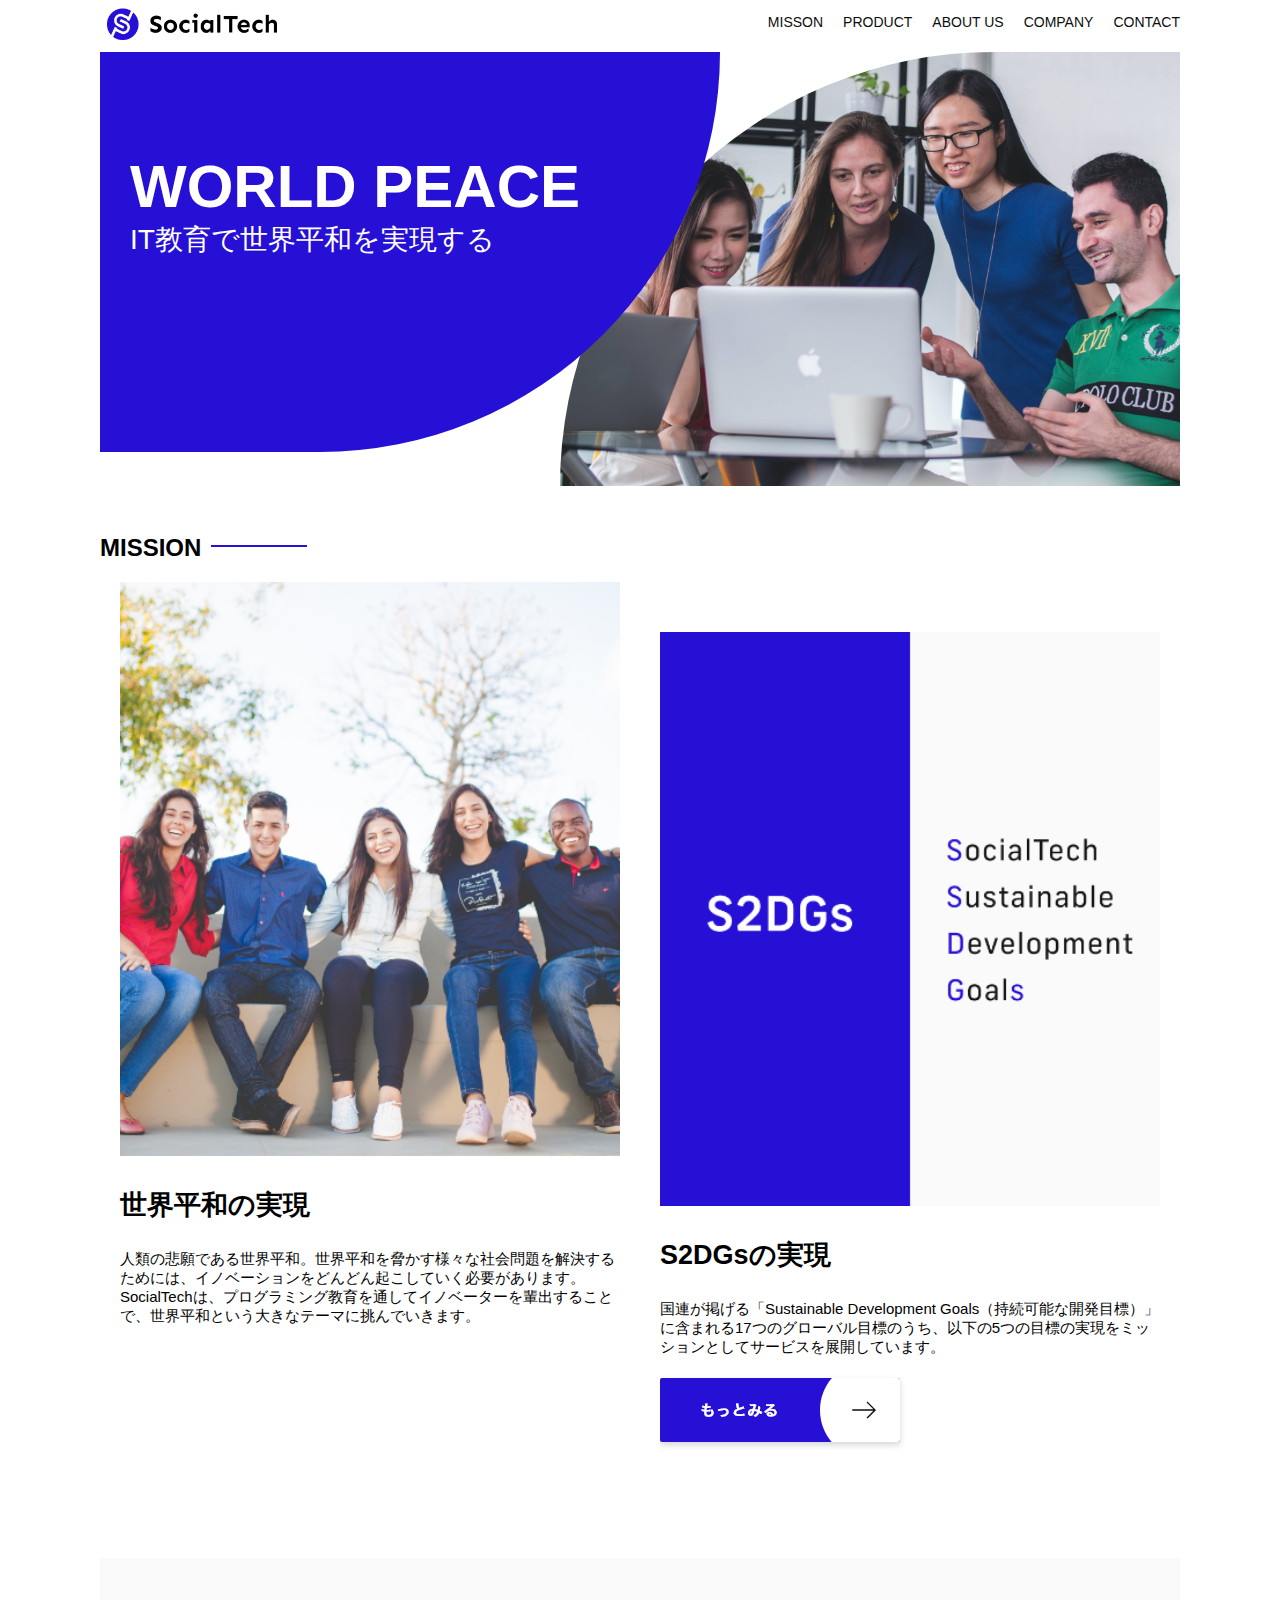
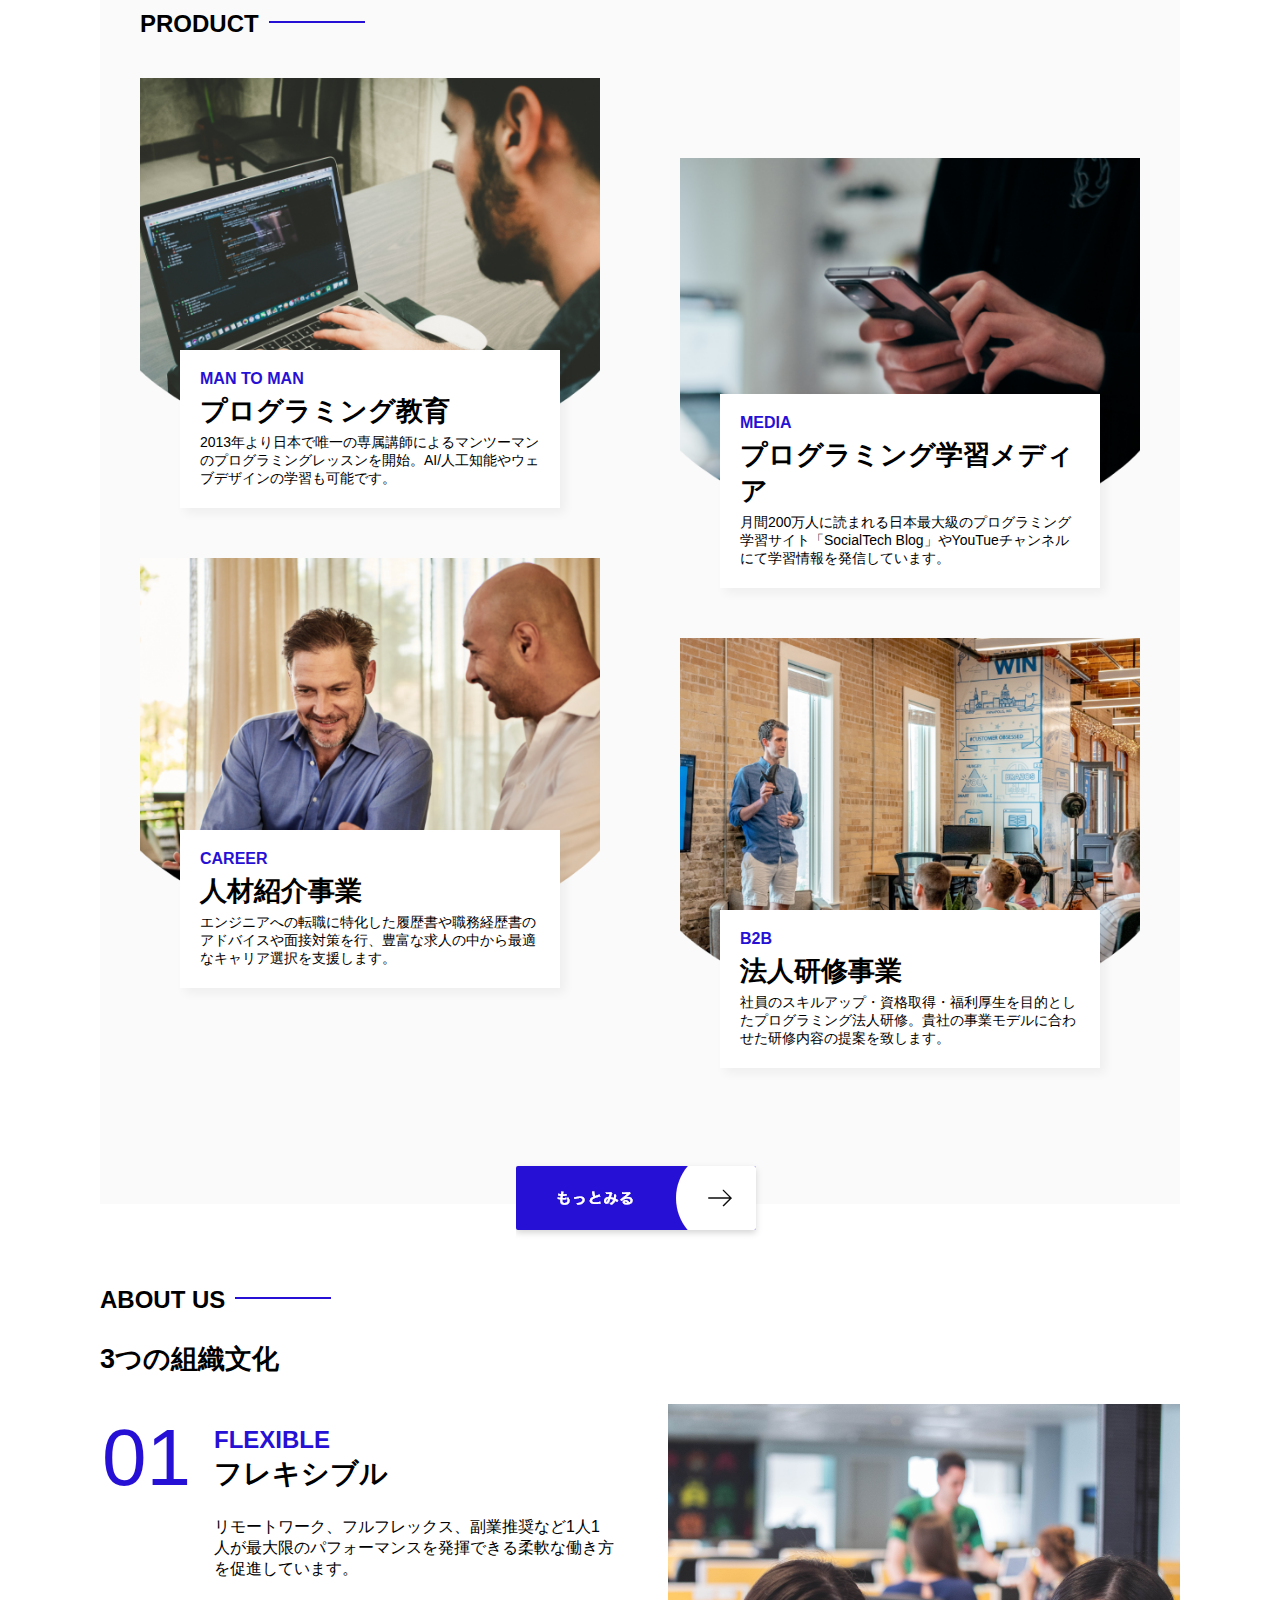
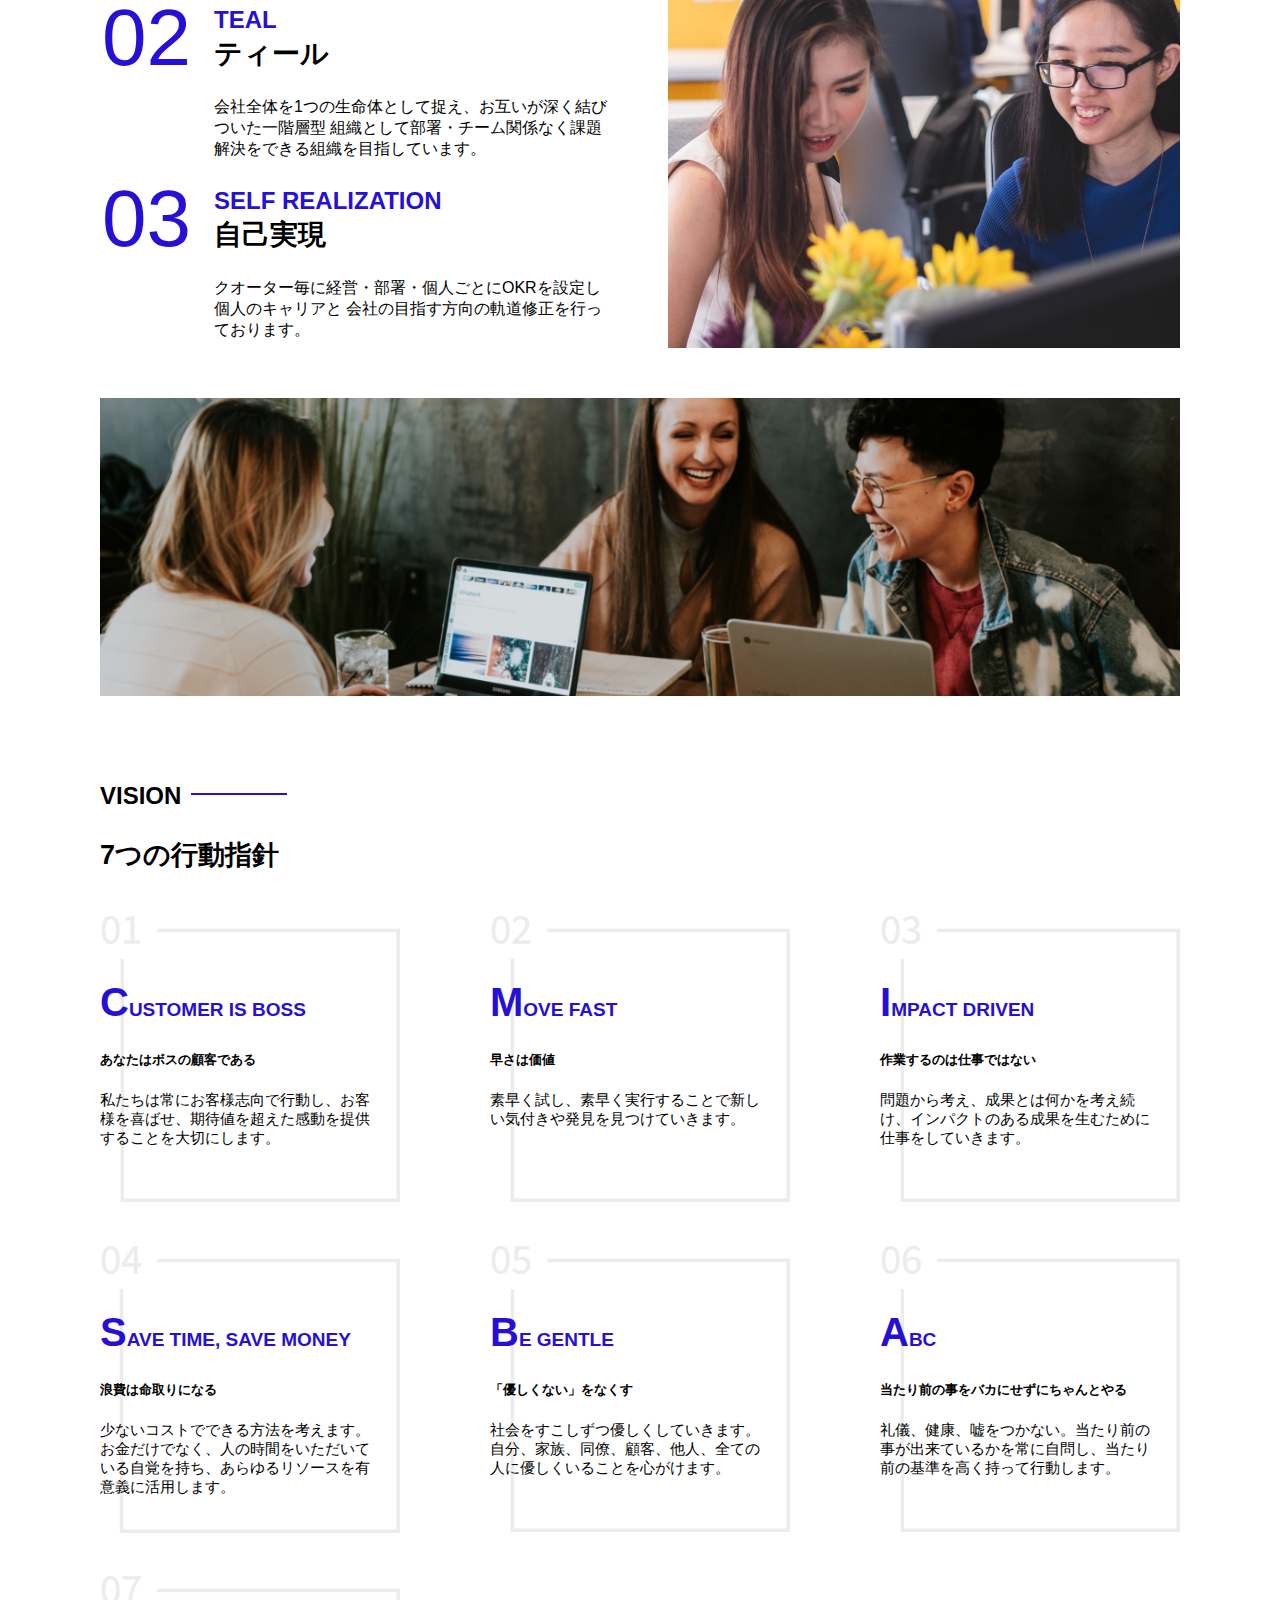
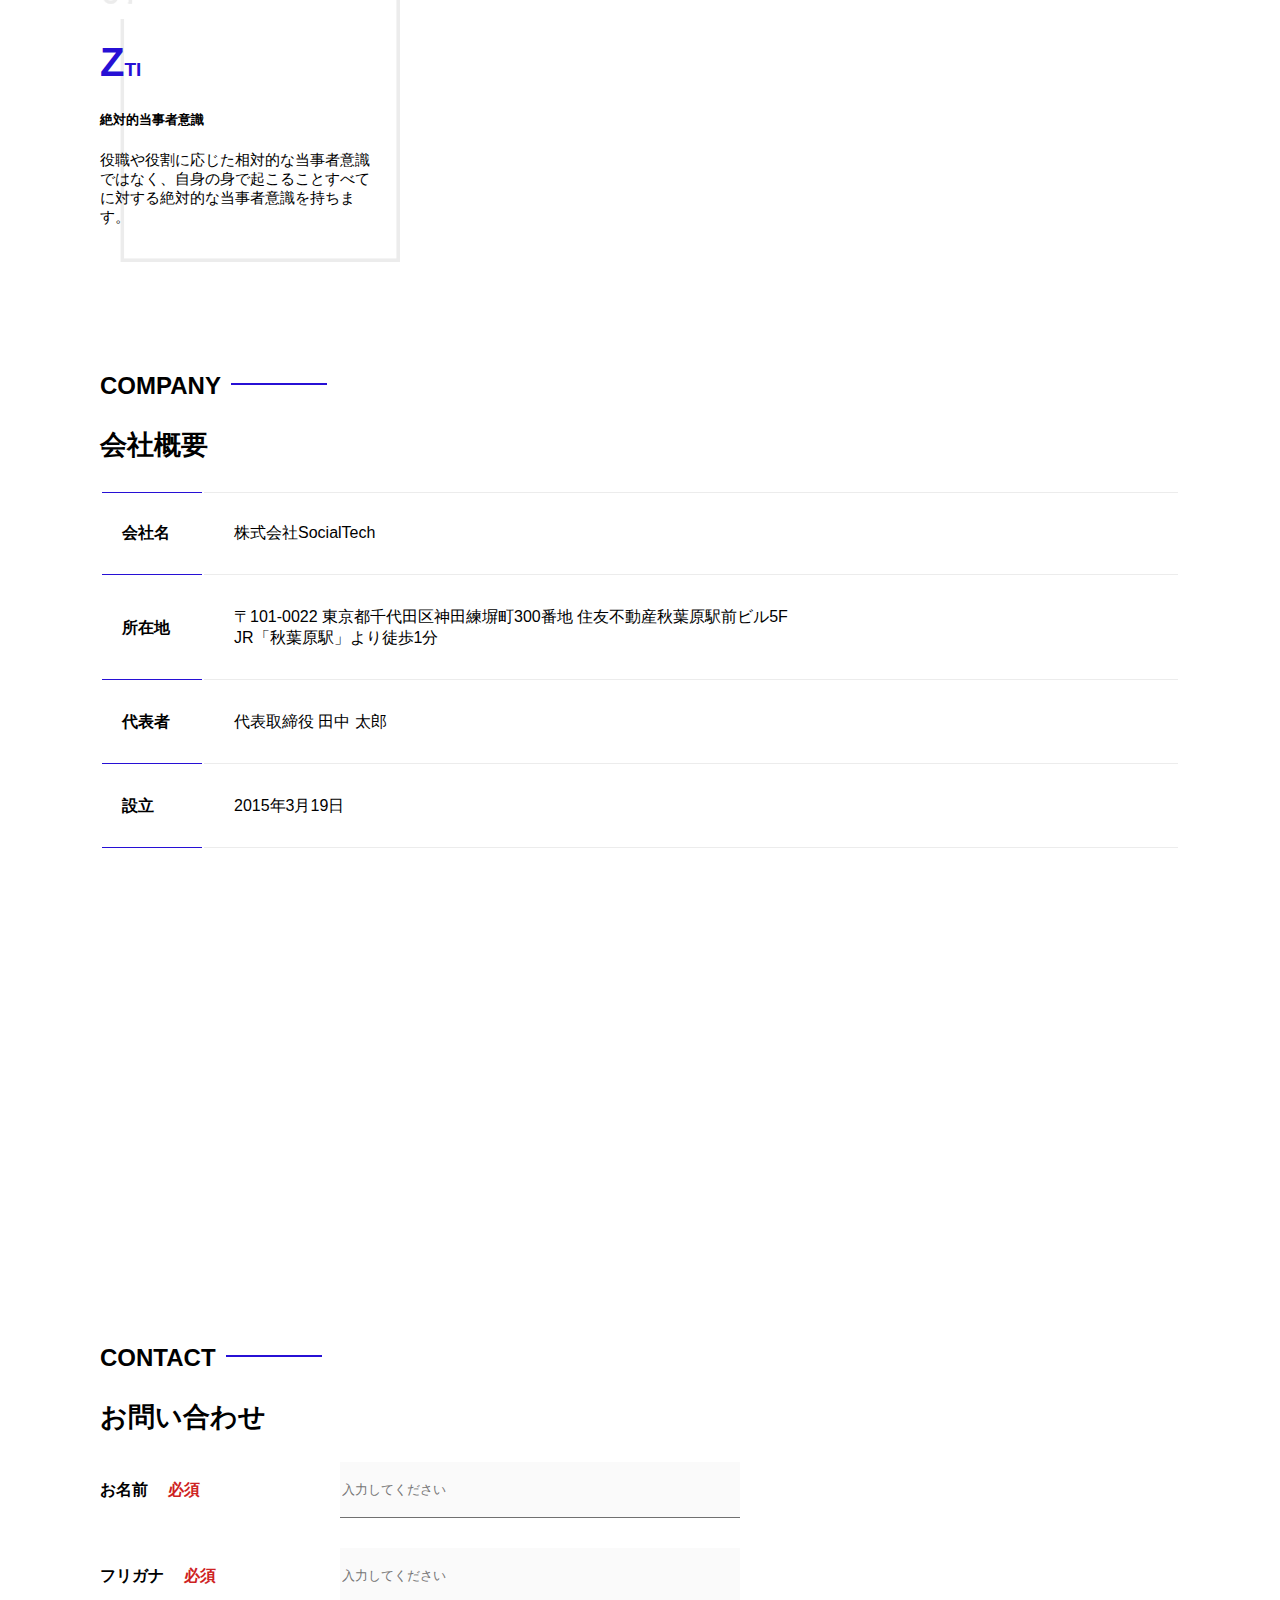
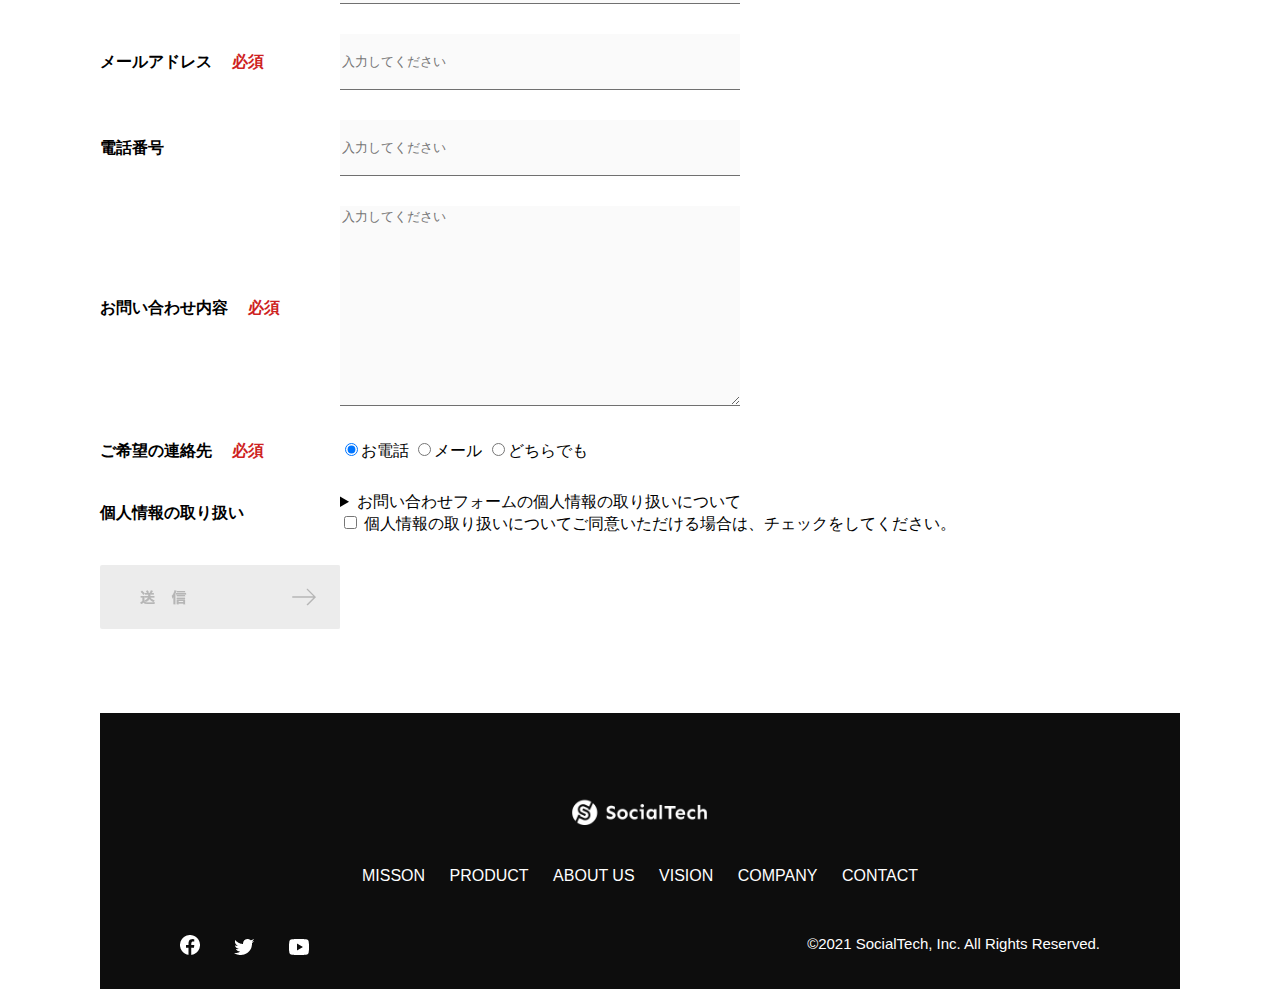
==== index.html @ 38ac8619 "初回コミット" ====
<!DOCTYPE html>
<html>
    <head>
        <title>Socialtech</title>
        <meta charset="UTF-8">
        <meta name="description" content="SocialTechはEdTech業界のリーディングカンパニーを目指します。">
        <meta name="viewport" content="width=device-width,initial-scale=1.0">
        <link rel="stylesheet" href="style.css">
        <body>
            <header>
                <!--ここからロゴ-->
                <a href="index.html" id="logo">
                    <img src="images/logo.png" alt="トップページに戻る">
                </a>
                <!--ここからトップページのナビゲーション-->
                <nav id="nav-pc">
                    <ul>
                        <li><a href="misson.html">MISSON</a></li>
                        <li><a href="product.html">PRODUCT</a></li>
                        <li><a href="index.html#aboutus">ABOUT US</a></li>
                        <li><a href="index.html#company">COMPANY</a></li>
                        <li><a href="index.html#contact">CONTACT</a></li>
                    </ul>
                </nav>
            </header>

            <!--about usはここまでスクロールされる-->
            <main>
                <article>
                    <!--メインビジュアル-->
                    <section id="main-visual">
                        <div id="main-message">
                            <h1>WORLD PEACE</h1>
                            <p>IT教育で世界平和を実現する</p>
                        </div>
                        <img src="images/index/index-main.png" alt="PCの周りに集まる多国籍の仲間たち">
                    </section>
                    <!--ミッション-->

                    <section id="mission">
                        <h2 class="index-h2">MISSION</h2>
                        <div id="mission-flex">
                            <div>
                                <img id="mission-photo" src="images/index/index-mission.png" alt="屋外のベンチで写真を撮影する多国籍の仲間たち">
                                <h3>世界平和の実現</h3>
                                <p>
                                    人類の悲願である世界平和。世界平和を脅かす様々な社会問題を解決するためには、イノベーションをどんどん起こしていく必要があります。SocialTechは、プログラミング教育を通してイノベーターを輩出することで、世界平和という大きなテーマに挑んでいきます。
                                </p>
                            </div>
                            <div>
                                <img id="s2dgs" src="images/index/s2dgs.png" alt="S2DGs">
                                <h3>S2DGsの実現</h3>
                                <p>国連が掲げる「Sustainable Development Goals（持続可能な開発目標）」に含まれる17つのグローバル目標のうち、以下の5つの目標の実現をミッションとしてサービスを展開しています。</p>
                                <a href="misson.html">
                                    <img src="images/button-more.png" alt="もっとみる">
                                </a>
                            </div>
                        </div>
                    </section>
                    <!--プロダクト-->
                    <section id="product">
                        <h2 class="index-h2">PRODUCT</h2>
                        <div class="product-flex">
                            <div id="product-left">
                                <div>
                                    <img class="product-photo" src="images/index/index-mantoman.png" alt="PCでコードを書く男性">
                                    <div class="product-explain">
                                        <span>MAN TO MAN</span>
                                        <h3>プログラミング教育</h3>
                                        <p>2013年より日本で唯一の専属講師によるマンツーマンのプログラミングレッスンを開始。AI/人工知能やウェブデザインの学習も可能です。</p>
                                    </div>
                                </div>
                                <div>
                                    <img class="product-photo" src="images/index/index-career.png" alt="笑顔で話し合う2人の男性">
                                    <div class="product-explain">
                                        <span>CAREER</span>
                                        <h3>人材紹介事業</h3>
                                        <p>エンジニアへの転職に特化した履歴書や職務経歴書のアドバイスや面接対策を行、豊富な求人の中から最適なキャリア選択を支援します。</p>
                                    </div>
                                </div>
                            </div>
                            <div id="product-right">
                                <div>
                                    <img class="product-photo" src="images/index/index-media.png" alt="スマートフォンを操作する人">
                                    <div class="product-explain">
                                        <span>MEDIA</span>
                                        <h3>プログラミング学習メディア</h3>
                                        <p>月間200万人に読まれる日本最大級のプログラミング学習サイト「SocialTech Blog」やYouTueチャンネルにて学習情報を発信しています。</p>
                                    </div>
                                </div>
                                <div>
                                    <img class="product-photo" src="images/index/index-b2b.png" alt="公演中の男性とそれを聴く人々">
                                    <div class="product-explain">
                                        <span>B2B</span>
                                        <h3>法人研修事業</h3>
                                        <p>社員のスキルアップ・資格取得・福利厚生を目的としたプログラミング法人研修。貴社の事業モデルに合わせた研修内容の提案を致します。</p>
                                    </div>
                                </div>
                            </div>
                        </div>
                        <div id="product-more">
                            <a href="product.html">
                                <img src="images/button-more.png" alt="もっとみる">
                            </a>
                        </div>
                    </section>
                    <!--About us-->
                    <section id="aboutus">
                        <h2 class="index-h2">ABOUT US</h2>
                        <h3>3つの組織文化</h3>
                        <div>
                            <table class="culture-table">
                                <tr>
                                    <td class="culture-num">01</td>
                                    <th><span class="culture-en">FLEXIBLE</span><br>フレキシブル</th>
                                </tr>
                                <tr>
                                    <td>
                                        <!--空のセル-->
                                    </td>
                                    <td class="culture-description">リモートワーク、フルフレックス、副業推奨など1人1人が最大限のパフォーマンスを発揮できる柔軟な働き方を促進しています。</td>
                                </tr>
                                <tr>
                                    <td class="culture-num">02</td>
                                    <th><span class="culture-en">TEAL</span><br>ティール</th>
                                </tr>
                                <tr>
                                    <td>
                                        <!--空のセル-->
                                    </td>
                                    <td class="culture-description">会社全体を1つの生命体として捉え、お互いが深く結びついた一階層型 組織として部署・チーム関係なく課題解決をできる組織を目指しています。</td>
                                </tr>
                                <tr>
                                    <td class="culture-num">03</td>
                                    <th><span class="culture-en">SELF REALIZATION</span><br>自己実現</th>
                                </tr>
                                <tr>
                                    <td>
                                        <!--空のセル-->
                                    </td>
                                    <td class="culture-description">クオーター毎に経営・部署・個人ごとにOKRを設定し個人のキャリアと 会社の目指す方向の軌道修正を行っております。</td>
                                </tr>
                            </table>
                            <img class="culture-img" src="images/index/index-aboutus1.png" alt="笑顔で話し合う二人の女性">
                        </div>
                        <img class="culture-img2" src="images/index/index-aboutus2.png" alt="笑顔で話し合う３人の男女">
                    </section>
                    <!--VISION-->
                    <section id="vision">
                        <h2 class="index-h2">VISION</h2>
                        <h3>7つの行動指針</h3>
                        <div>
                            <div class="vision-box">
                                <img src="images/index/vision-01.png" alt="01">
                                <div>
                                    <h4>CUSTOMER IS BOSS</h4>
                                    <h5>あなたはボスの顧客である</h5>
                                    <p>私たちは常にお客様志向で行動し、お客様を喜ばせ、期待値を超えた感動を提供することを大切にします。</p>
                                </div>
                            </div>
                            <div class="vision-box">
                                <img src="images/index/vision-02.png" alt="02">
                                <div>
                                  <h4>MOVE FAST</h4>
                                  <h5>早さは価値</h5>
                                  <p>素早く試し、素早く実行することで新しい気付きや発見を見つけていきます。</p>
                                </div>
                            </div>
                            <div class="vision-box">
                                <img src="images/index/vision-03.png" alt="03">
                                <div>
                                  <h4>IMPACT DRIVEN</h4>
                                  <h5>作業するのは仕事ではない</h5>
                                  <p>問題から考え、成果とは何かを考え続け、インパクトのある成果を生むために仕事をしていきます。</p>
                                </div>
                            </div>
                            <div class="vision-box">
                                <img src="images/index//vision-04.png" alt="04">
                                <div>
                                  <h4>SAVE TIME, SAVE MONEY</h4>
                                  <h5>浪費は命取りになる</h5>
                                  <p>少ないコストでできる方法を考えます。お金だけでなく、人の時間をいただいている自覚を持ち、あらゆるリソースを有意義に活用します。</p>
                                </div>
                              </div>
                            <div class="vision-box">
                                <img src="images/index/vision-05.png" alt="05">
                                <div>
                                  <h4>BE GENTLE</h4>
                                  <h5>「優しくない」をなくす</h5>
                                  <p>社会をすこしずつ優しくしていきます。自分、家族、同僚、顧客、他人、全ての人に優しくいることを心がけます。</p>
                                </div>
                            </div>
                            <div class="vision-box">
                                <img src="images/index/vision-06.png" alt="06">
                                <div>
                                  <h4>ABC</h4>
                                  <h5>当たり前の事をバカにせずにちゃんとやる</h5>
                                  <p>礼儀、健康、嘘をつかない。当たり前の事が出来ているかを常に自問し、当たり前の基準を高く持って行動します。</p>
                                </div>
                            </div>
                            <div class="vision-box">
                                <img src="images/index/vision-07.png" alt="07">
                                <div>
                                  <h4>ZTI</h4>
                                  <h5>絶対的当事者意識</h5>
                                  <p>役職や役割に応じた相対的な当事者意識ではなく、自身の身で起こることすべてに対する絶対的な当事者意識を持ちます。</p>
                                </div>
                            </div>
                        </div>
                    </section>
                    <!--company-->
                    <section id="company">
                        <h2 class="index-h2">COMPANY</h2>
                        <h3>会社概要</h3>
                        <table id="company-table">
                            <tr>
                                <th class="tableheader tableheader-first">会社名</th>
                                <td class="cell cell-first">株式会社SocialTech</td>
                            </tr>
                            <tr>
                                <th class="tableheader">所在地</th>
                                <td class="cell">〒101-0022 東京都千代田区神田練塀町300番地 住友不動産秋葉原駅前ビル5F<br>JR「秋葉原駅」より徒歩1分</td>
                            </tr>
                            <tr>
                                <th class="tableheader">代表者</th>
                                <td class="cell">代表取締役 田中 太郎</td>
                            </tr>
                            <tr>
                                <th class="tableheader">設立</th>
                                <td class="cell">2015年3月19日</td>
                            </tr>
                        </table>
                        <iframe src="https://www.google.com/maps/embed?pb=!1m18!1m12!1m3!1d3240.0688551336807!2d139.7720776771055!3d35.69992317258124!2m3!1f0!2f0!3f0!3m2!1i1024!2i768!4f13.1!3m3!1m2!1s0x60188fee13660e23%3A0x77137876edf742ac!2z5L2P5Y-L5LiN5YuV55Sj56eL6JGJ5Y6f6aeF5YmN44OT44Or!5e0!3m2!1sja!2sjp!4v1704858013291!5m2!1sja!2sjp" style="border: 0" allowfullscreen="" loading="lazy">
                        </iframe>
                    </section>
                    <!--contact-->
                    <section id="contact">
                        <h2 class="index-h2">CONTACT</h2>
                        <h3>お問い合わせ</h3>
                        <form>
                            <div>
                                <div class="contact-heading">
                                  <label class="contact-label">お名前<span class="contact-span">必須</span></label>
                                </div>
                                <div>
                                  <input type="text" name="name" placeholder="入力してください" class="contact-textbox">
                                </div>
                            </div>
                            <div>
                                <div class="contact-heading">
                                  <label class="contact-label">フリガナ<span class="contact-span">必須</span></label>
                                </div>
                                <div>
                                  <input type="text" name="hurigana" placeholder="入力してください" class="contact-textbox">
                                </div>
                            </div>
                            <div>
                                <div class="contact-heading">
                                  <label class="contact-label">メールアドレス<span class="contact-span">必須</span></label>
                                </div>
                                <div>
                                  <input type="text" name="email" placeholder="入力してください" class="contact-textbox">
                                </div>
                            </div>
                            <div>
                                <div class="contact-heading">
                                  <label class="contact-label">電話番号</label>
                                </div>
                                <div>
                                  <input type="text" name="tel" placeholder="入力してください" class="contact-textbox">
                                </div>
                            </div>
                            <div>
                                <div class="contact-heading">
                                    <label class="contact-label">お問い合わせ内容<span class="contact-span">必須</span></label>
                                </div>
                                <div>
                                    <textarea class="contact-textarea" placeholder="入力してください" name="message"></textarea>
                                </div>
                            </div>
                              <div>
                                <div class="contact-heading">
                                    <label class="contact-label">ご希望の連絡先<span class="contact-span">必須</span></label>
                                </div>
                                <div>
                                    <input class="radiobutton" type="radio" value="tel" name="contact" checked><label>お電話</label>
                                    <input class="radiobutton" type="radio" value="mail" name="contact"><label>メール</label>
                                    <input class="radiobutton" type="radio" value="both" name="contact"><label>どちらでも</label>
                                </div>
                              </div>
                              <div>
                                <div class="contact-heading">
                                  <label class="contact-label">個人情報の取り扱い</label>
                                </div>
                                <div>
                                  <details>
                                    <summary>お問い合わせフォームの個人情報の取り扱いについて</summary>
                                    <div>
                                      <dl>
                                        <dt>１．組織の名称又は氏名</dt>
                                        <dd>株式会社SocialTech</dd>
                                        <dt>２．個人情報保護管理者（若しくはその代理人）の氏名又は職名、所属及び連絡先</dt>
                                        <dd>
                                          <p>鈴木 一郎 コーポレート部</p>
                                          <p>メールアドレス：samurai@example.com</p>
                                          <p>TEL：03-1234-5678</p>
                                        </dd>
                                        <dt>３．個人情報の利用目的</dt>
                                        <dd>
                                          <ul>
                                            <li>本サービス及び本サービスに関連する情報の提供又はそれらに関する連絡のため</li>
                                            <li>ユーザーの本人確認のため</li>
                                            <li>当社サービスのご案内のため</li>
                                            <li>当社の商品等の広告または宣伝（電子メールによるものを含むものとします。）</li>
                                          </ul>
                                        </dd>
                                        <dt>４．個人情報の取り扱い業務の委託</dt>
                                        <dd>個人情報の取扱業務の全部または一部を外部に業務委託する場合があります。その際、弊社は、個人情報を適切に保護できる管理体制を敷き実行していることを条件として委託先を厳選したうえで、機密保持契約を委託先と締結し、お客様の個人情報を厳密に管理させます。</dd>
                                        <dt>５．個人情報の開示等の請求</dt>
                                        <dd>
                                          お客様は、弊社に対してご自身の個人情報の開示等（利用目的の通知、開示、内容の訂正・追加・削除、利用の停止または消去、第三者への提供の停止）に関して、当社問合わせ窓口に申し出ることができます。<br>
                                          その際、弊社はお客様ご本人を確認させていただいたうえで、合理的な期間内に対応いたします。<br>
                                          なお、個人情報に関する弊社問合わせ先は、次の通りです。
                                        </dd>
                                        <dd>
                                          <p>株式会社SocialTech　個人情報問合せ窓口</p>
                                          <p>〒150-0043　東京都千代田区神田練塀町300番地 住友不動産秋葉原駅前ビル5F</p>
                                          <p>メールアドレス：samurai@example.com　TEL：03-1234-5678</p>
                                        </dd>
                  
                                        <dt>６．個人情報を提供されることの任意性について</dt>
                                        <dd>お客様がご自身の個人情報を弊社に提供されるか否かは、お客様のご判断によりますが、もしご提供されない場合には、適切なサービスが提供できない場合がありますので予めご了承ください。</dd>
                                      </dl>
                                    </div>
                                  </details>
                                  <input type="checkbox" name="agree">
                                  <span>個人情報の取り扱いについてご同意いただける場合は、チェックをしてください。</span>
                                </div>
                              </div>
                              <input type="image" src="images/button-submit.png" alt="送信する">
                        </form>
                    </section>
                </article>
            </main>
            <footer>
                <div id="footer-logo">
                <img src="images/logo-sp.png" alt="SocialTech">
                </div>
                <div id="footer-link">
                    <a href="mission.html">MISSON</a>
                    <a href="product.html">PRODUCT</a>
                    <a href="index.html#aboutus">ABOUT US</a>
                    <a href="index.html#vision">VISION</a>
                    <a href="index.html#company">COMPANY</a>
                    <a href="index.html#contact">CONTACT</a>
                </div>
                <div id="sns-footer">
                    <div class="sns-btns">
                        <a href="https://www.facebook.com/sejuku2013"><img src="images/button-facebook.png" alt="Facebookのリンク"></a>
                        <a href="https://twitter.com/samuraijuku"><img src="images/button-twitter.png" alt="Twitterのリンク"></a>
                        <a href="https://www.youtube.com/channel/UCCFOQO5aDK0xXam4cUQXT8g"><img src="images/button-youtube.png" alt="YouTubeのリンク"></a>
                    </div>
                    <p id="copyright">&copy;2021 SocialTech, Inc. All Rights Reserved.</p>
                </div>
            </footer>
        </body>
    </head>
</html>
---- style.css ----
* {
    box-sizing: border-box;
}

body {
    max-width: 1080px;
    margin: 0 auto 0 auto;
    font-family: "Source Sans Pro", "Hiragino Kaku Gothic ProN", Meiryo, Arial, sans-serif;
}

p {
    font-size: 15px;
}

header {
    display: flex;
    justify-content: space-between;
}

#nav-pc {
    font-size: 14px;
}

#nav-pc ul {
    display: flex;
    padding-left: 0;
}

#nav-pc li {
    list-style: none;
}

#nav-pc a {
    text-decoration: none;
    margin-left: 20px;
    color: #0d0d0d;
}

#nav-pc a:hover {
    text-decoration: underline;
}

#nav-sp,#menu-sp {
    display: none;
}

#main-visual {
    position: relative;
    height: 400px;
}

#main-message {
    position: absolute;
    top: 0;
    left: 0;
    background-color: #2710d5;
    color: #ffffff;
    border-radius: 0px 0px 476px 0px;
    max-width: 620px;
    width: 100%;
    height: 100%;
    z-index: 11;
}

#main-message > h1 {
    font-size: 60px;
    margin: 100px 0 0 30px;
}

#main-message > p {
    font-size: 28px;
    margin: 0 0 0 30px;
}

#main-visual > img {
    max-width: 620px;
    border-radius: 476px 0px 0px 0px;
    position: absolute;
    top: 0;
    right: 0;
    z-index: 10;
}

h2 {
    margin: 40px 0px 0px 0px;
}

h2::after {
    content: url(images/line.png);
    margin-left: 10px;
}

h3 {
    font-size: 27px;
}

#mission {
    margin: 80px auto;
}

#mission-flex {
    display: flex;
}

#mission-flex > div {
    width: 50%;
    margin: 20px;
}

#mission-photo {
    width: 100%;
}

#s2dgs {
    margin-top: 50px;
    width: 100%;
}

#product {
    background-color: #fafafa;
    margin: 80px 0 80px 0;
    padding: 10px 40px 0px 40px;
}

#product .product-flex {
    margin-top: 40px;
    display: flex;
}

#product-left {
    width: 50%;
    margin-right: 20px;
}

#product-right {
    width: 50%;
    margin-left: 20px;
    margin-top: 80px;
}

#product-left > div {
    position: relative;
    height: 480px;
    margin-right: 20px;
}

#product-right > div {
    position: relative;
    height: 480px;
    margin-left: 20px;
}

.product-photo {
    width: 100%;
}

.product-explain {
    background-color: #ffffff;
    position: absolute;
    left: 0;
    bottom: 50px;
    margin: 0 40px;
    padding: 20px;
    box-shadow: 5px 5px 10px rgba(0, 0, 0, 0.05);
}

.product-explain > span {
    color: #2710d5;
    font-weight: bold;
    font-size: 16px;
    margin: 0;
}

.product-explain > h3 {
    margin: 5px 0;
}

.product-explain > p {
    font-size: 14px;
    margin: 0;
}

#product-more {
    text-align: center;
}

#product-more a {
    position: relative;
    bottom: -42px;
}

#aboutus {
    margin: 80px auto;
}

#aboutus > div {
    display: flex;
}

.culture-img {
    width: 50%;
    align-self: flex-start;
}

.culture-img2 {
    margin-top: 50px;
    width: 100%;
}

.culture-table {
    margin-right: 50px;
}

.culture-num {
    font-size: 80px;
    color: #2710d5;
    padding: 0 20px 0 0;
}

.culture-table th {
    text-align: left;
    font-size: 28px;
    font-weight: bold;
}

.culture-en {
    color: #2710d5;
    font-size: 24px;
}

.culture-description {
    margin: 0;
}

#vision {
    margin: 80px auto;
}

#vision > div {
    display: flex;
    justify-content: space-between;
    flex-wrap: wrap;
}

.vision-box {
    width: 300px;
    height: 300px;
    margin-bottom: 30px;
    position: relative;
}

.vision-box > img {
    width: 100%;
    position: relative;
    z-index: 30;
}

.vision-box > div {
    position: absolute;
    top: 0;
    left: 0;
    z-index: 31;
    margin-right: 20px;
}

.vision-box > div > h4 {
    color: #2710d5;
    font-size: 19px;
    margin-top: 80px;
}

.vision-box > div > h4::first-letter {
    font-size: 40px;
}

.vision-box > div > p {
    margin: 10px 0 0 0;
}

#company {
    margin: 80px auto;
}

#company-table {
    width: 100%;
}

.tableheader {
    text-align: left;
    padding: 20px;
    border-bottom-color: #2710d5;
    border-bottom-width: 1px;
    border-bottom-style: solid;
    width: 100px;
}

.tableheader-first {
    border-top-color: #2710d5;
    border-top-width: 1px;
    border-top-style: solid;
}

.cell {
    padding: 30px;
    border-bottom-color: #ececec;
    border-bottom-width: 1px;
    border-bottom-style: solid;
}

.cell-first {
    border-top-color: #ececec;
    border-top-width: 1px;
    border-top-style: solid;
}

#company > iframe {
    width: 100%;
    height: 368px;
    margin-top: 40px;
}

#contact {
    margin: 80px auto;
}

#contact > form > div {
    display: flex;
    flex-direction: row;
    flex-wrap: wrap;
    padding-bottom: 30px;
}

.contact-heading {
    width: 240px;
    align-self: center;
}

.contact-label {
    font-weight: bold;
}

.contact-span {
    color: #ce2222;
    margin-left: 20px;
    font-weight: bold;
}

.contact-textbox {
    border-top: 0px;
    border-left: 0px;
    border-right: 0px;
    border-bottom-width: 1px;
    border-bottom-color: #707070;
    border-style: solid;
    background-color: #fafafa;
    width: 400px;
    height: 56px;
}

.contact-textarea {
    border-top: 0px;
    border-left: 0px;
    border-right: 0px;
    border-bottom-width: 1px;
    border-bottom-color: #707070;
    border-style: solid;
    background-color: #fafafa;
    width: 400px;
    height: 200px;
}

#contact dt {
    font-weight: bold;
}

#contact dd {
    margin-bottom: 16px;
}

#contact dd p {
    margin: 0;
}

#contact dd ul {
    padding-left: 0;
}

#contact dd li {
    margin-bottom: 0;
    list-style: none;
}

footer {
    background-color: #0d0d0d;
    text-align: center;
    padding: 80px 80px 30px 80px;
}

#footer-logo {
    margin-bottom: 30px;
}

#footer-link {
    margin-bottom: 50px;
}

#footer-link > a {
    text-decoration: none;
    margin: 10px;
    color: #ffffff;
}

#footer-link > a:hover {
    text-decoration: underline;
}

#sns-footer {
    display: flex;
    justify-content: space-between;
    text-align: left;
}

#sns-footer a {
    margin-right: 30px;
}

#copyright {
    color: #ffffff;
    margin: 0;
}



@media screen and (max-width: 767px) {
    #nav-pc {
        display: none;
    }

    #menu-sp {
        display: block;
        background-color: transparent;
        float: right;
        padding: 0;
        border: none;
    }

    #nav-sp {
        background-color: #2710d5;
        position: fixed;
        left: 0;
        top: 0;
        width: 100%;
        height: 100%;
        display: none;
        z-index: 100;
    }

    #close {
        position: absolute;
        top: 20px;
        right: 20px;
        background-color: transparent;
        border: none;
    }
    
    #nav-sp nav ul {
        padding-left: 0;
    }
    
    #nav-sp nav li {
        list-style: none;
    }
    
      /* ナビゲーションメニュー用ロゴ */
    #logo-sp {
        margin: 80px 0 30px 20px;
    } 

    #nav-sp nav a {
        display: block;
        color: #ffffff;
    }
     
    #nav-sp nav a:hover {
         text-decoration: underline;
    }
     
    #nav-sp .menu {
         text-decoration: none;
         margin: 0 20px 0 20px;
         height: 44px;
         font-size: 16px;
         background-image: url("images/arrow.png");
         background-repeat: no-repeat;
         background-position: right top;
    }

    #sns {
        position: absolute;
        bottom: 20px;
        left: 20px;
    }
    
    #sns > a {
        margin-right: 30px;
    }

    #main-visual {
        position: relative;
        height: 470px;
    }
    
    #main-visual > div {
        text-align: center;
        height: 280px;
    }
    
    #main-visual h1 {
        font-size: 28px;
        margin-top: 90px;
    }
    
    #main-visual > div > p {
        margin: 0;
        font-size: 15px;
    }
    
    #main-visual > img {
        width: 100%;
        border-radius: 476px 0 0 0;
        top: auto;
        bottom: 0;
    }

    h2 {
        margin: 15px 0px;
    }

    h3 {
        font-size: 24px;
        margin: 10px 0 0 0;
    }

    #mission {
        margin: 20px 0;
        padding: 0 20px;
    }

    #mission-flex {
        flex-direction: column;
    }

    #mission-flex > div {
        width: 100%;
        margin: 0;
    }

    #product {
        margin: 0;
        padding: 10px 20px 0 20px;
    }

    #product .product-flex {
        flex-direction: column;
        margin-top: 0;
    }

    #product-left,#product-right {
        width: 100%;
        margin: 0;
    }

    #product-left > div,#product-right > div {
        height: auto;
        margin: 0;
    }

    .product-explain {
        position: relative;
        margin: 0;
    }

    .product-explain > h3 {
        margin: 10px 0;
        font-size: 24px;
    }

    #product-more {
        text-align: left;
    }

    #aboutus {
        margin: 80px 20px;
    }

    #aboutus > div {
        flex-direction: column;
    }

    .culture-table th {
        font-size: 16px;
    }

    .culture-table {
        margin-right: 0;
        padding-right: 20px;
        order: 2;
    }

    .culture-img {
        width: 100%;
        order: 1;
    }

    .culture-img2 {
        margin-top: 0;
    }

    .culture-num {
        padding: 0;
    }

    .culture-description {
        margin: 0;
    }

    #mission-main {
        height: 256px;
        margin-top: 4%;
        position: relative;
    }

    .mission-main-inner {
        height: 80%;
        background-size: cover;
    }

    #mission-title {
        width: 136px;
        height: 256px;
        position: absolute;
        top: -10%;
    }

    #mission-title h1 {
        left: 20px;
        font-size: 40px;
    }

    #mission-title h1 span {
        font-size: 18px;
    }

    #mission-title > p {
        top: 180px;
        left: 20px;
        font-size: 13px;
    }

    .mission-h2 {
        font-size: 38px;
        margin: 0px;
    }

    .mission-h2::after {
        content: none;
    }

    #mission-s2dgs > img {
        width: 100%;
    }

    #mission-five-goals {
        flex-direction: column;
    }/*なぜflex-direction:columnを使うのか。またblockでいいのじゃないのか？*/

    #mission-five-goals > div {
        padding: 0;
    }

    #mission-five-goals .five-goals-image,#mission-five-goals .five-goals-read {
        width: 100%;
        padding: 0;
    }

    #mission-five-goals .five-goals-read > div {
        display: flex;
        flex-direction: column;
    }

    .fivegoals-image-right,.fivegoals-image-left {
        align-self: center;
    }

    #product-main {
        height: 256px;
        margin-top: 4%;
        position: relative;
    }
    
    .product-main-inner {
        height: 80%;
        background-size: cover;
    }
    
    #product-title {
        width: 136px;
        height: 256px;
        position: absolute;
        top: -10%;
    }
      
    #product-title h1 {
        left: 20px;
        font-size: 40px;
    }
    
    #product-title h1 span {
        font-size: 18px;
    }
    
    #product-title > p {
        top: 180px;
        left: 20px;
        font-size: 13px;
    }
    
       /* セクション */
    .product-section {
         flex-direction: column;
    }
     
    .product-section .product-section-img {
         width: 100%;
    }
       
    .product-section .product-section-img img {
         width: 100%;
         padding: 0;
    }
     
       /* 左が画像のセクション*/
    .product-section-left .product-section-img img {
         border-radius: 0 300px 0 0;
    }
     
    .product-section-left .product-read {
         width: 100%;
         flex-grow: 1;
    }
     
       /* 右が画像のセクション*/
    .product-section-right .product-section-img img {
         order: 1;
         border-radius: 300px 0 0 0;
    }
     
    .product-section-right .product-read {
         order: 2;
         width: 100%;
    }

    #vision {
        margin: 80px 20px;
    }

    .vision-box > img {
        position: absolute;
        top: 0;
        left: 0;
    }

    .vision-box > div > h4 {
        margin: 60px 0 0;
    }

    #company {
        margin: 0 20px;
    }

    #company > h3 {
        margin-bottom: 20px;
    }

    .tableheader {
        width: 50px;
    }

    .cell {
        padding: 20px;
    }

    #company > iframe {
        height: 240px;
    }

    #contact {
        margin: 80px 20px;
    }

    #contact > h3 {
        margin-bottom: 20px;
    }

    #contact > form > div {
        flex-direction: column;
        margin-bottom: 20px;
    }

    .contact-heading {
        align-self: auto;
        margin-bottom: 20px;
    }

    .contact-textbox {
        min-width: 300px;
        width: 100%;
    }

    .contact-textarea {
        height: 150px;
        width: 100%;
    }

    .radiobutton {
        margin-bottom: 20px;
    }

    footer {
        padding: 30px 20px 50px 20px;
        text-align: left;
    }

    #footer-link > a {
        margin: 0 20px 30px 0;
        display: block;
        background-image: url("images/arrow.png");
        background-repeat: no-repeat;
        background-position: right top;
    }

    #footer-link > a {
        text-decoration: underline;
    }

    #sns-footer {
        flex-direction: column;
        justify-content: flex-start;
    }

    #copyright {
        font-size: 12px;
        margin-top: 30px;
    }
}

.mission-main-inner {
    background-image: url("/images/mission/mission-main.png");
    background-repeat: no-repeat;
    background-position-y: center;
}

#mission-title {
    background-color: #2710d5;
    width: 368px;
    color: #ffffff;
    height: 496px;
    border-radius: 0 248px 248px 0;
    position: relative;
}

#mission-title h1 {
    position: absolute;
    top: 0;
    left: 100px;
    font-size: 80px;
    line-height: 1;
}

#mission-title h1 span {
    font-size: 26px;
}

#mission-title > p {
    position: absolute;
    top: 350px;
    left: 100px;
    font-size: 16px;
}

#mission-s2dgs {
    padding: 20px;
}

.mission-h2 {
    color: #2710d5;
    font-size: 40px;
}

.mission-h2::after {
    content: none;
}

#mission-five-goals {
    padding: 20px;
    display: flex;
}

#mission-five-goals .five-goals-image {
    width: 30%;
    padding: 20px;
}

#mission-five-goals .five-goals-image img {
    width: 100%;
}

#mission-five-goals .five-goals-read {
    width: 70%;
    padding: 20px;
}

#mission-five-goals .five-goals-read > div {
    margin-bottom: 40px;
}

.fivegoals-image-right {
    float: right;
    margin: 20px;
}

.fivegoals-image-left {
    float: left;
    margin: 20px;
}

.fivegoals-number {
    color: #2710d5;
    font-size: 48px;
    font-weight: bold;
    margin: 0;
}

.fivegoals-h3 {
    font-size: 28px;
    margin: 0;
}

.fivegoals-p {
    margin: 0;
}

.product-main-inner {
    background-image: url("images/product/product-main.png");
    background-repeat: no-repeat;
    background-position-y: center;
}

#product-title {
    background-color: #2710d5;
    width: 368px;
    color: #ffffff;
    height: 496px;
    border-radius: 0 248px 248px 0;
    position: relative;
}

#product-title h1 {
    position: absolute;
    top: 0;
    left: 100px;
    font-size: 80px;
    line-height: 1;
}

#product-title h1 span {
    font-size: 26px;
}

#product-title > p {
    position: absolute;
    top: 350px;
    left: 100px;
    font-size: 16px;
}

.product-section {
    display: flex;
    padding: 20px 20px 0;
}

.product-section .product-section-img {
    width: 450px;
}

.product-section-left .product-section-img img {
    width: 100%;
    padding: 0 40px 30px 0;
    border-radius: 0 432px 0 0;
}

.product-section-left .product-read {
    width: 50%;
    flex-grow: 1;
}

.product-section-left .product-read p {
    margin-bottom: 0;
}

.product-section-right {
    justify-content: space-between;
}

.product-section-right .product-section-img img {
    width: 100%;
    padding: 0 0 30px 40px;
    border-radius: 432px 0 0 0;
}

.product-section-right .product-read {
    width: 500px;
}

.product-h2 {
    color: #2710d5;
    font-size: 24px;
    margin: 0;
}

.product-h3 {
    font-size: 28px;
    margin: 0;
}
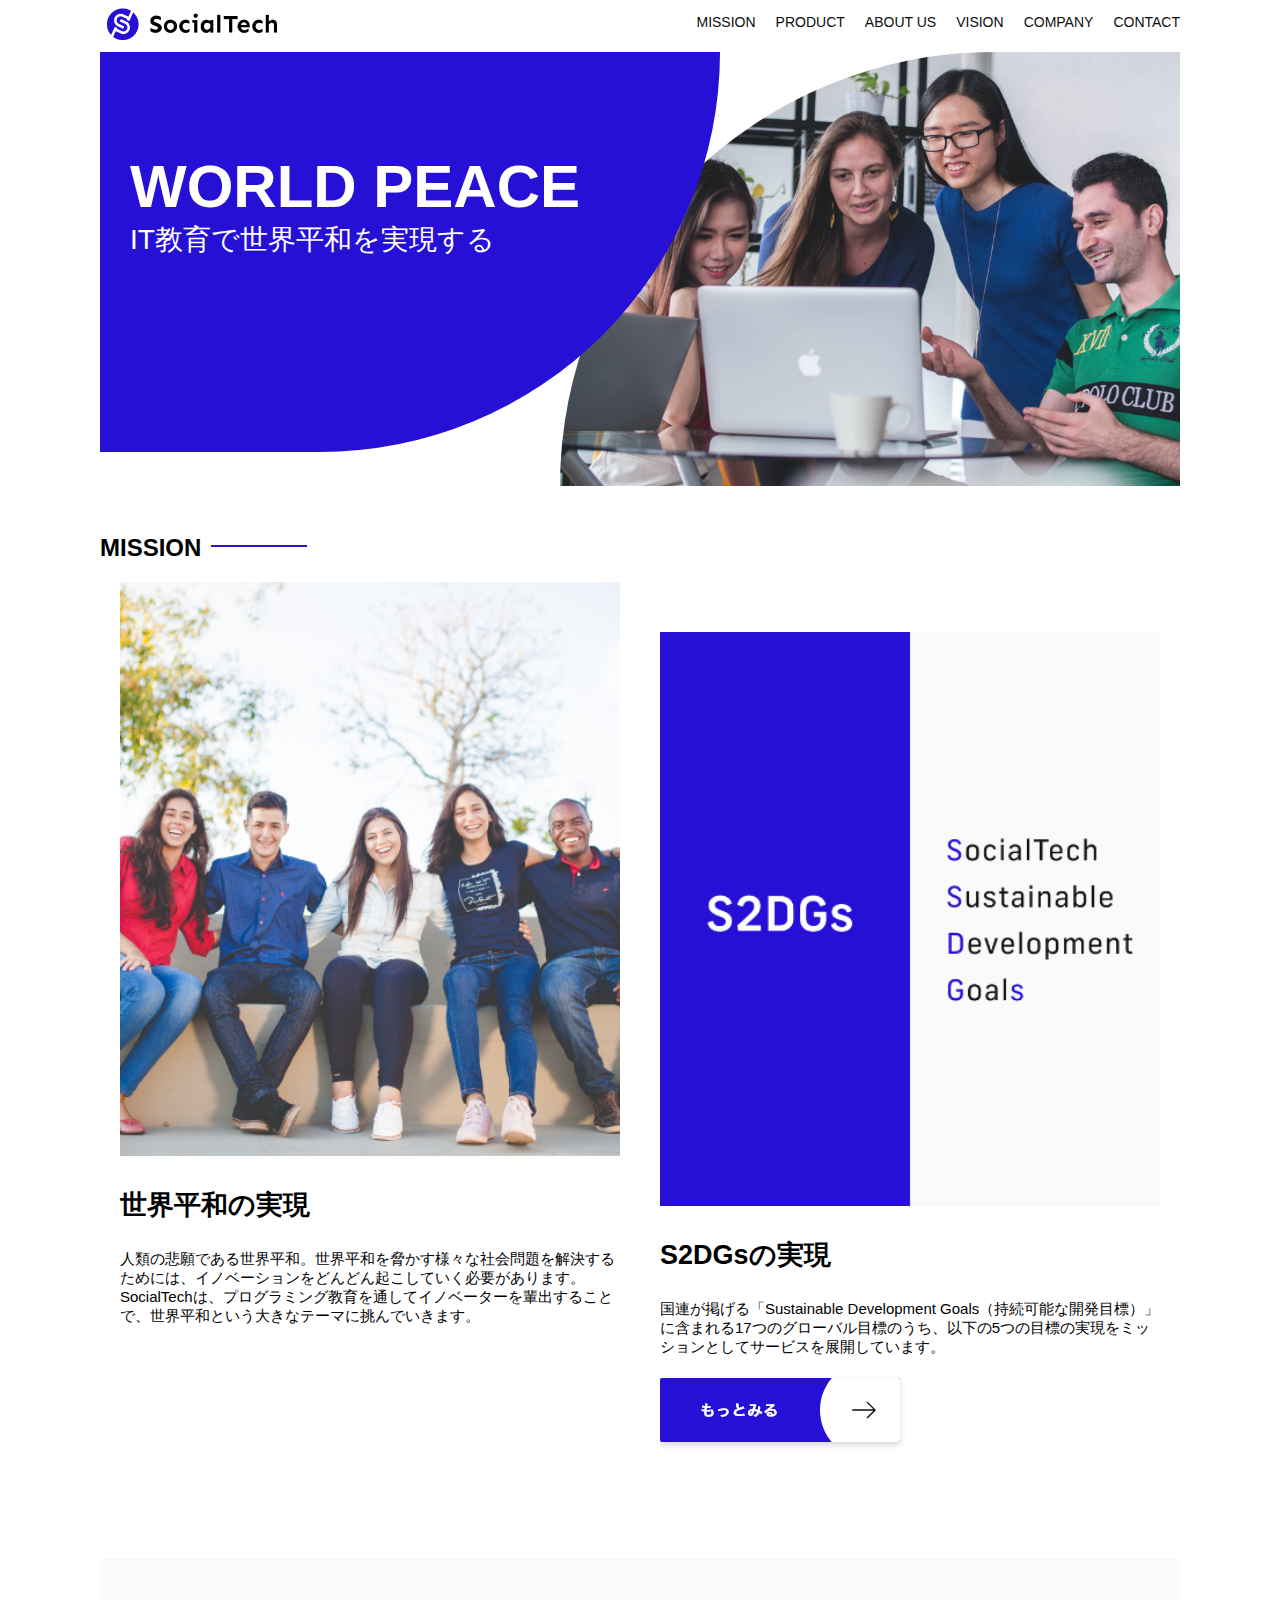
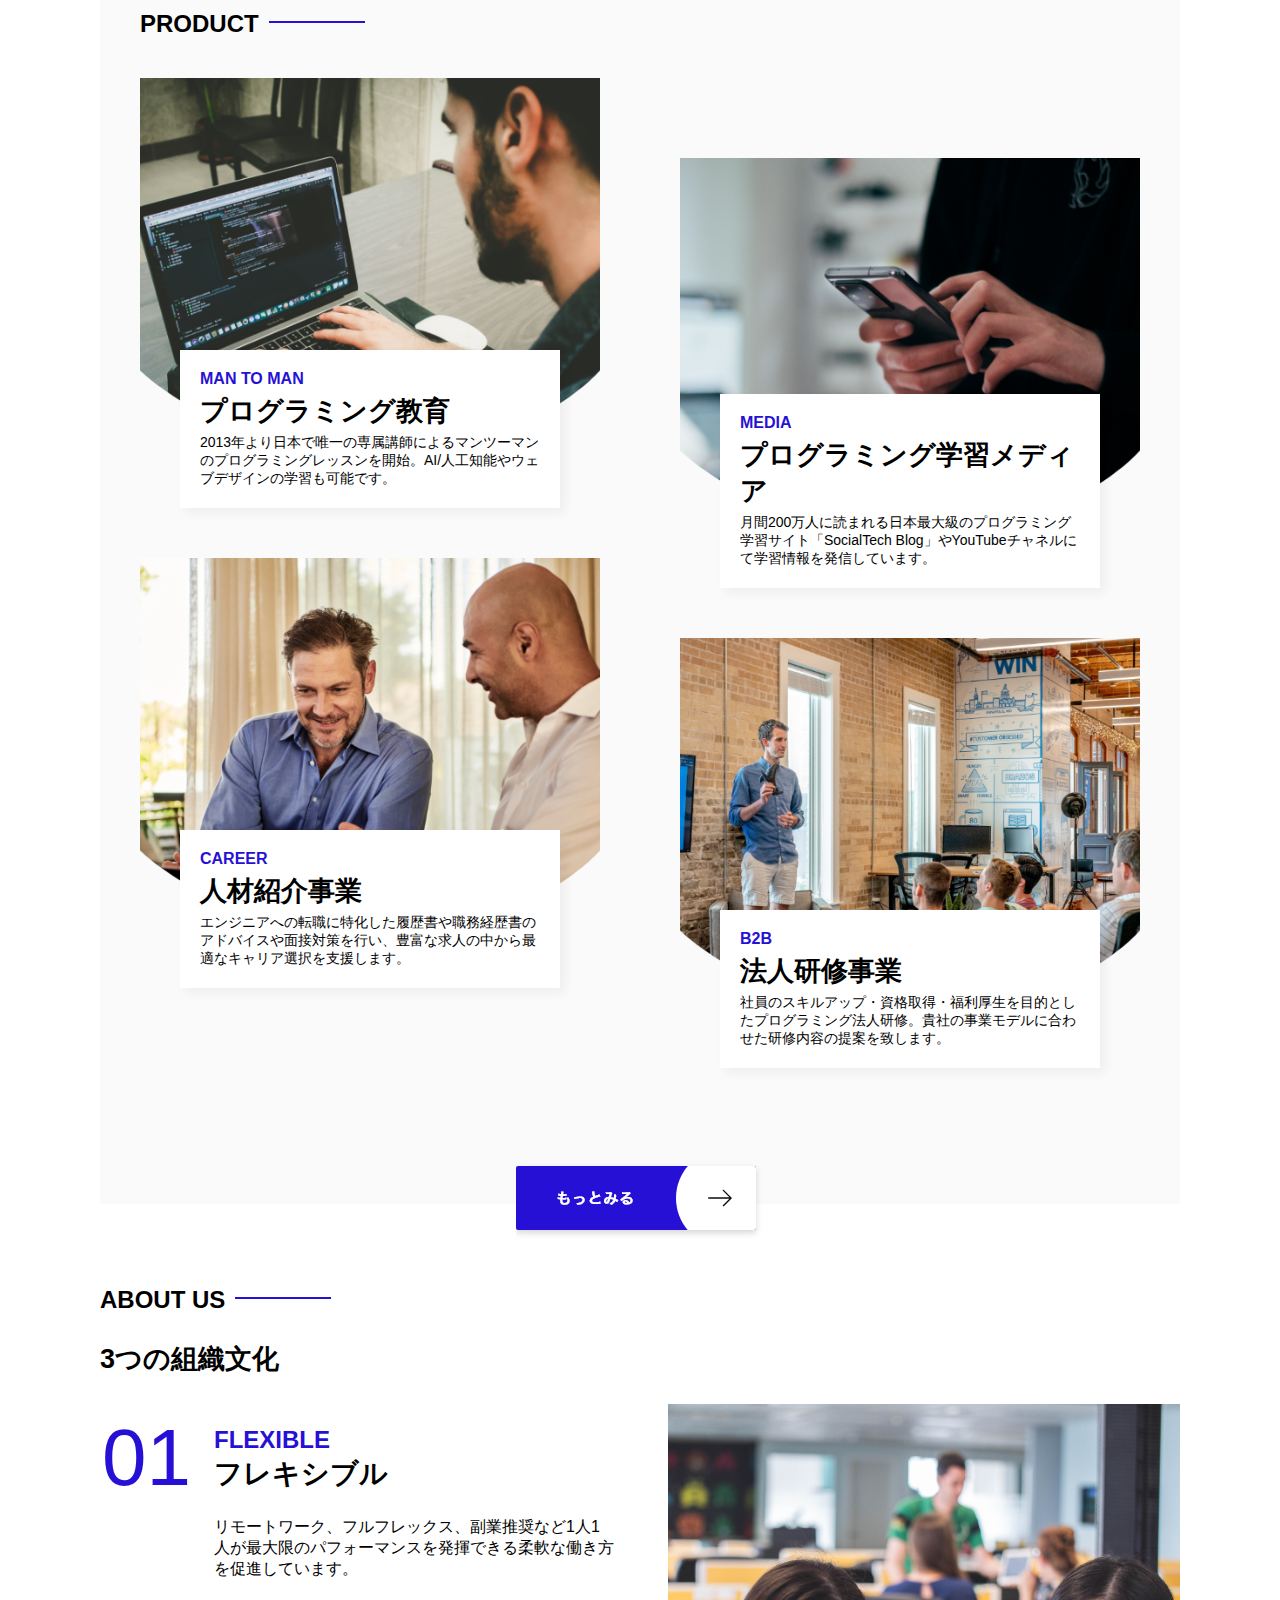
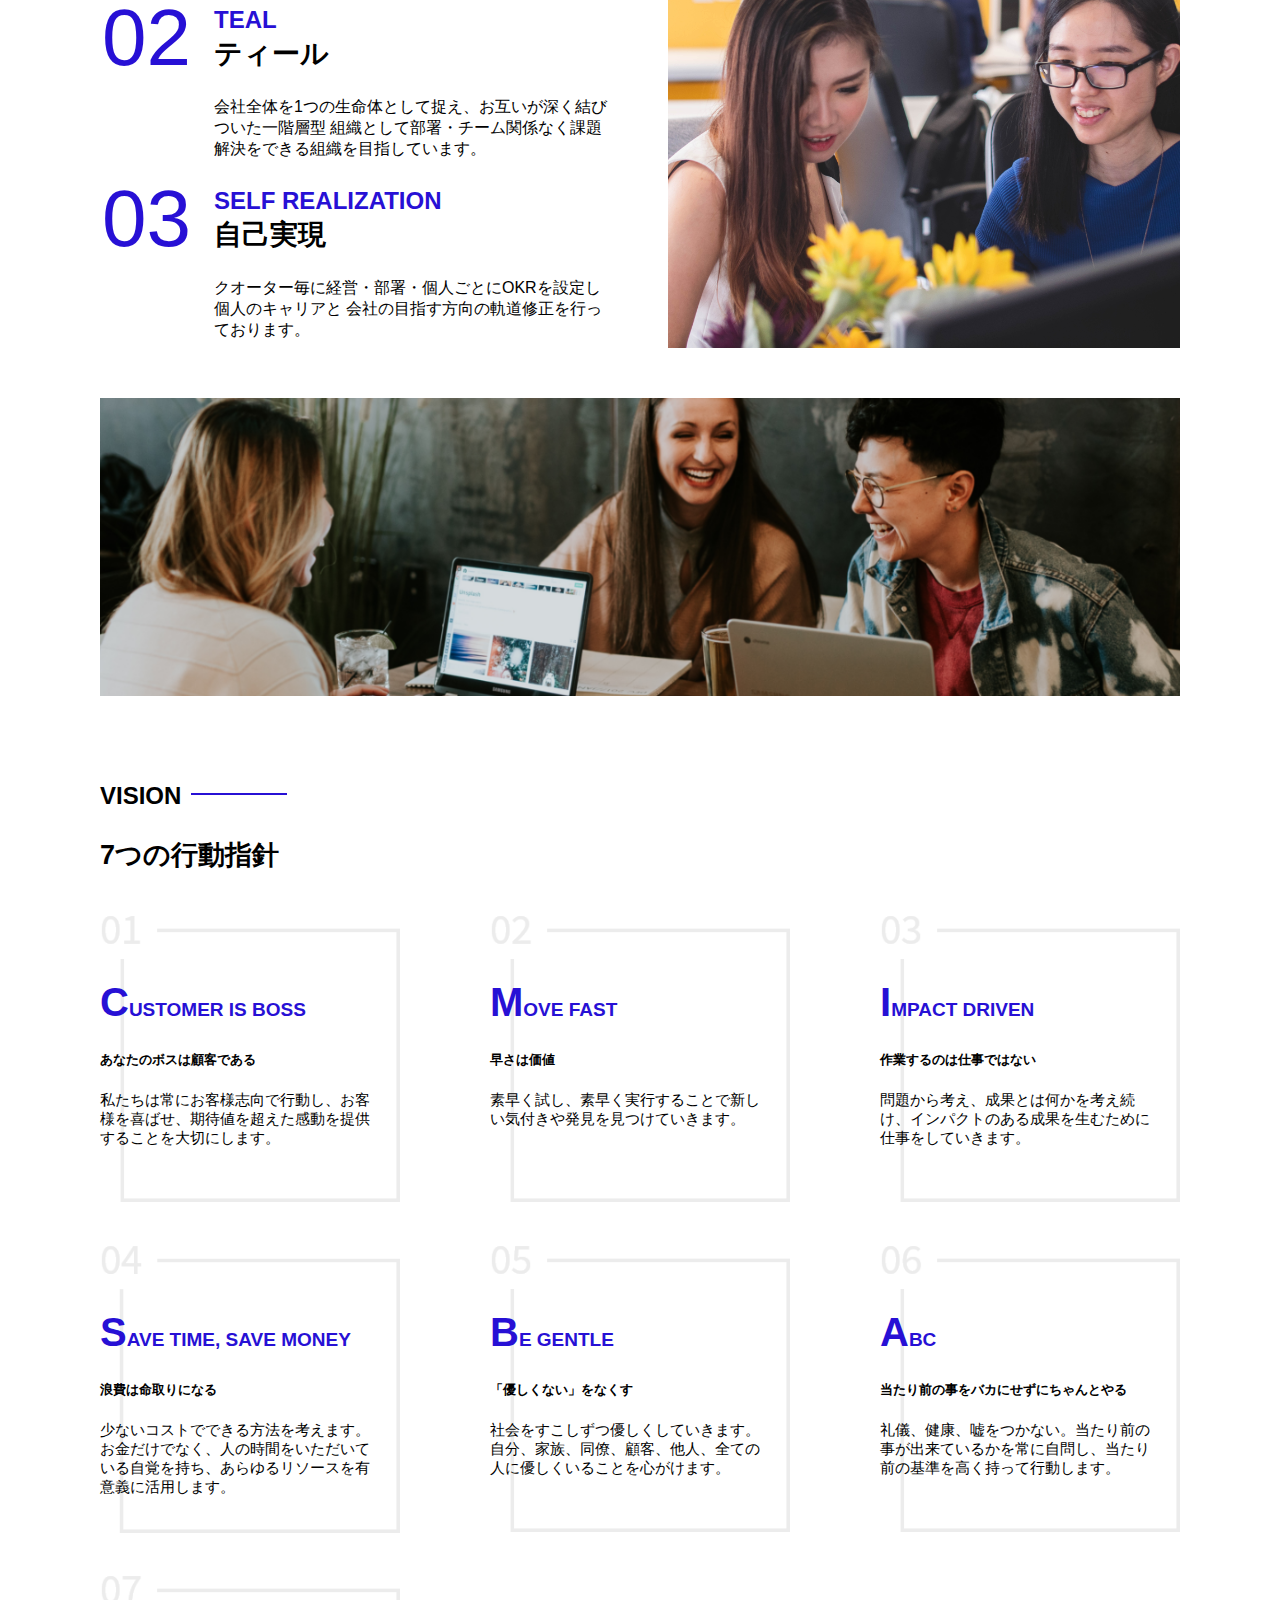
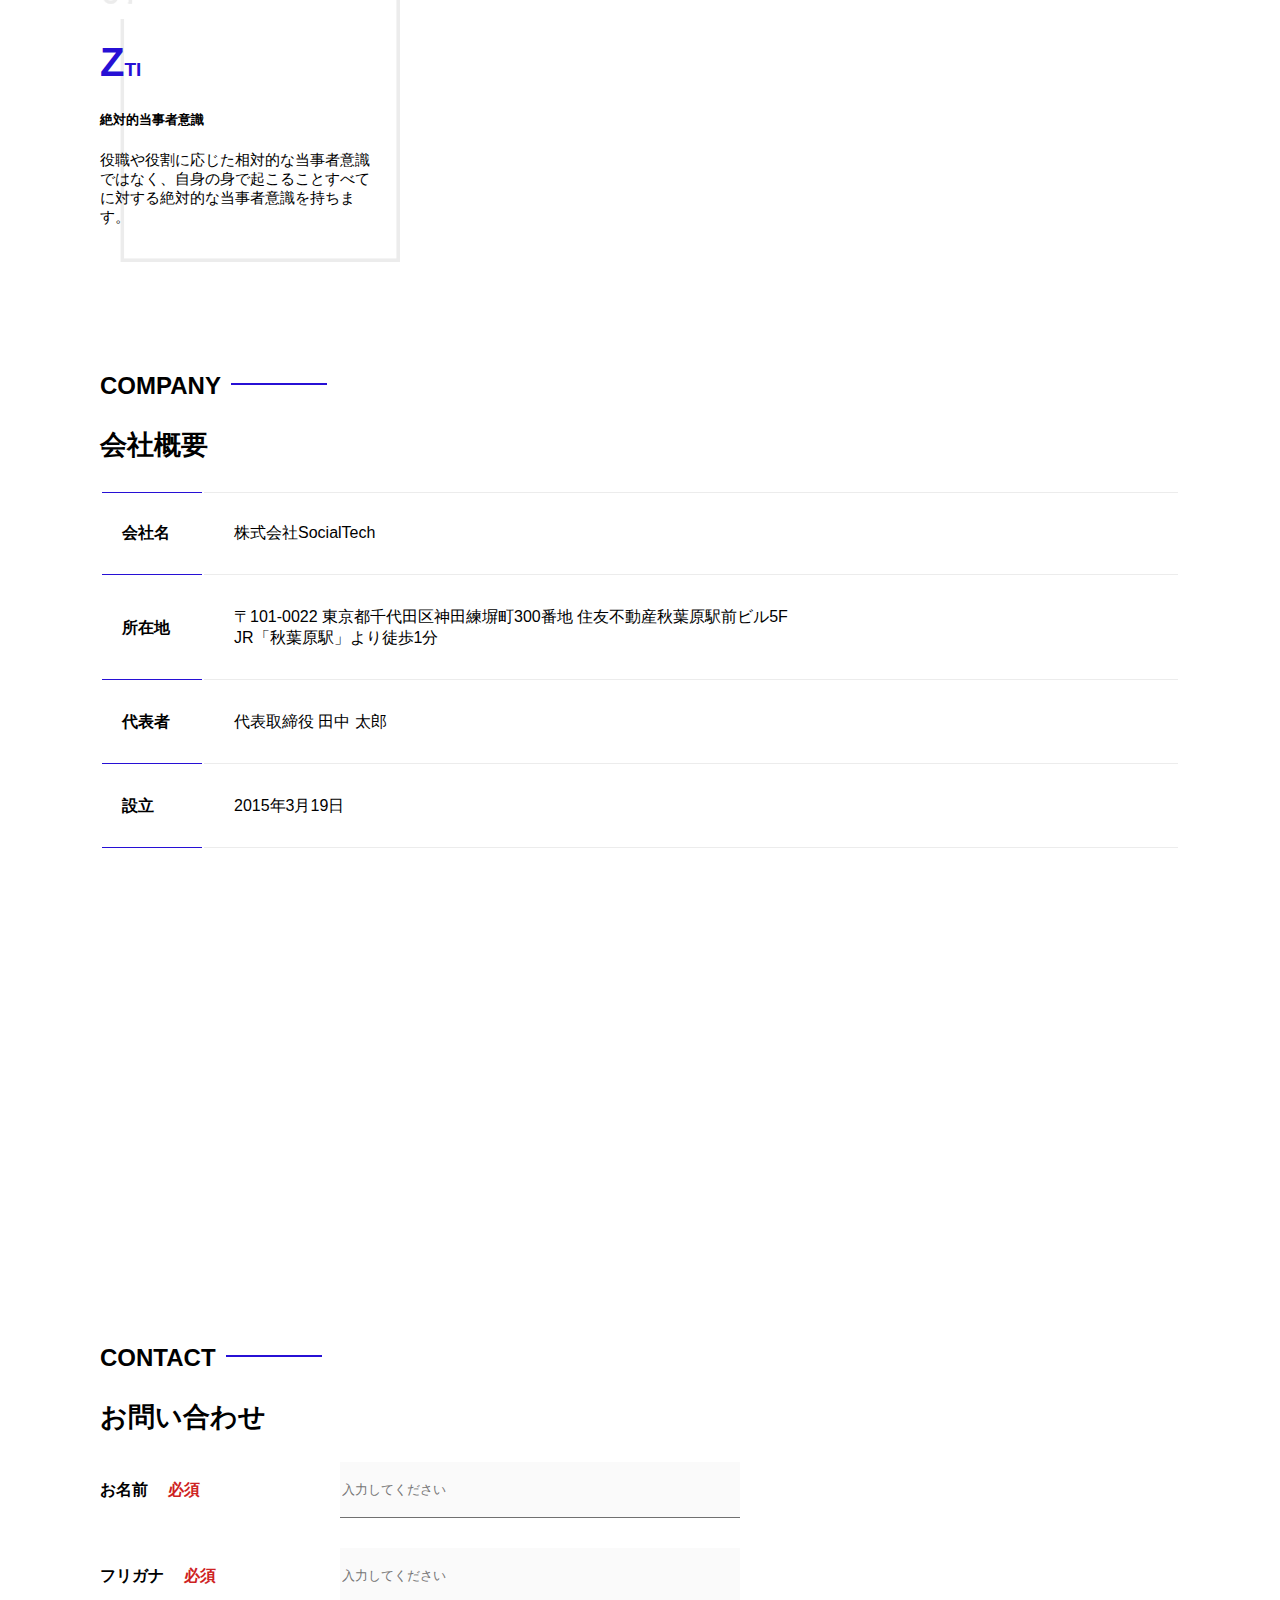
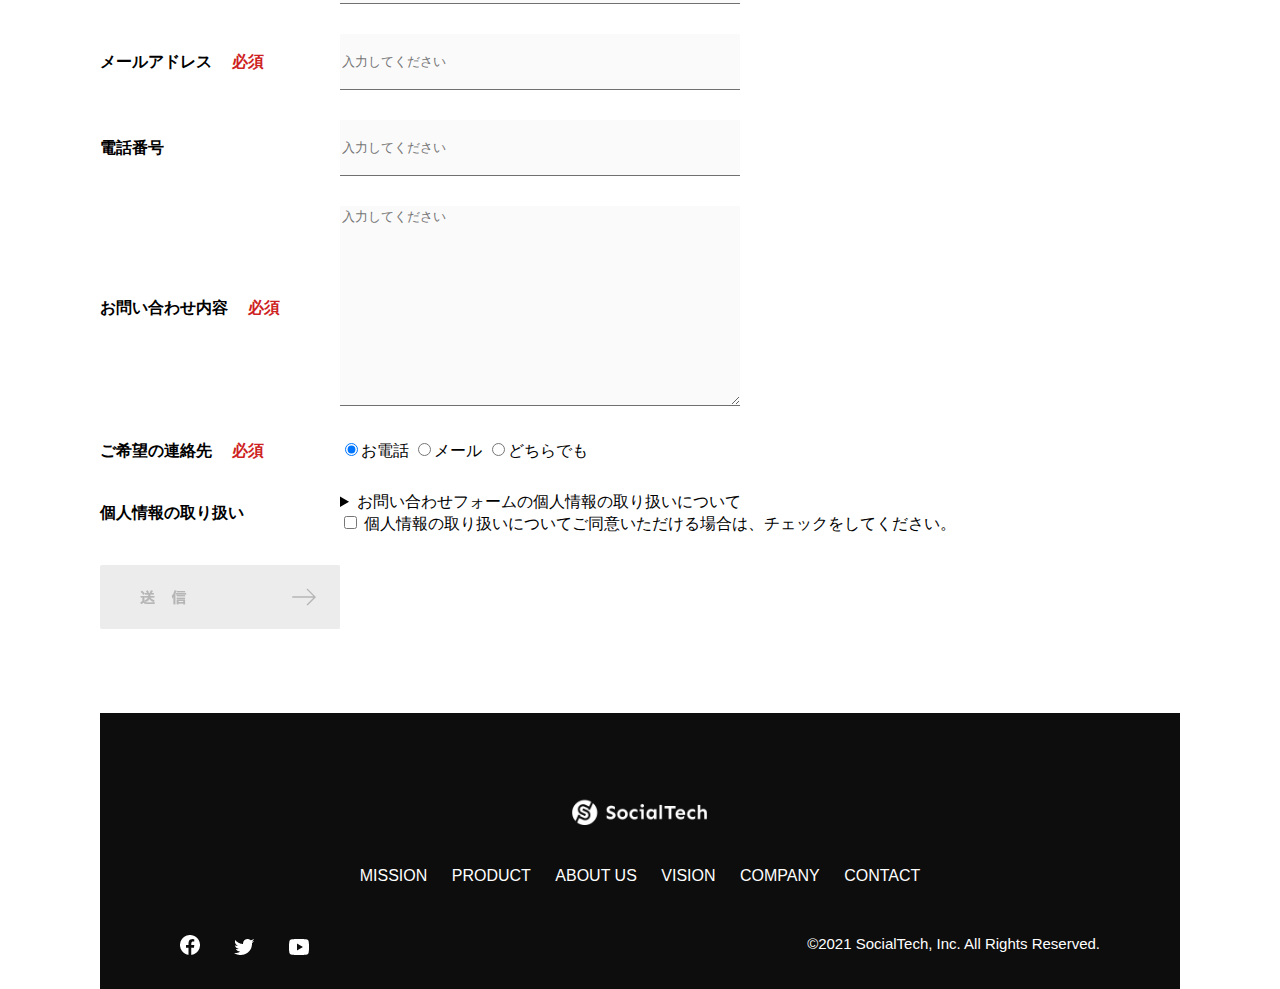
==== commit eede8904: "2回目コミット" ====
--- a/index.html
+++ b/index.html
@@ -1,368 +1,408 @@
 <!DOCTYPE html>
 <html>
-    <head>
-        <title>Socialtech</title>
-        <meta charset="UTF-8">
-        <meta name="description" content="SocialTechはEdTech業界のリーディングカンパニーを目指します。">
-        <meta name="viewport" content="width=device-width,initial-scale=1.0">
-        <link rel="stylesheet" href="style.css">
-        <body>
-            <header>
-                <!--ここからロゴ-->
-                <a href="index.html" id="logo">
-                    <img src="images/logo.png" alt="トップページに戻る">
-                </a>
-                <!--ここからトップページのナビゲーション-->
-                <nav id="nav-pc">
-                    <ul>
-                        <li><a href="misson.html">MISSON</a></li>
-                        <li><a href="product.html">PRODUCT</a></li>
-                        <li><a href="index.html#aboutus">ABOUT US</a></li>
-                        <li><a href="index.html#company">COMPANY</a></li>
-                        <li><a href="index.html#contact">CONTACT</a></li>
-                    </ul>
-                </nav>
-            </header>
-
-            <!--about usはここまでスクロールされる-->
-            <main>
-                <article>
-                    <!--メインビジュアル-->
-                    <section id="main-visual">
-                        <div id="main-message">
-                            <h1>WORLD PEACE</h1>
-                            <p>IT教育で世界平和を実現する</p>
-                        </div>
-                        <img src="images/index/index-main.png" alt="PCの周りに集まる多国籍の仲間たち">
-                    </section>
-                    <!--ミッション-->
-
-                    <section id="mission">
-                        <h2 class="index-h2">MISSION</h2>
-                        <div id="mission-flex">
-                            <div>
-                                <img id="mission-photo" src="images/index/index-mission.png" alt="屋外のベンチで写真を撮影する多国籍の仲間たち">
-                                <h3>世界平和の実現</h3>
-                                <p>
-                                    人類の悲願である世界平和。世界平和を脅かす様々な社会問題を解決するためには、イノベーションをどんどん起こしていく必要があります。SocialTechは、プログラミング教育を通してイノベーターを輩出することで、世界平和という大きなテーマに挑んでいきます。
-                                </p>
-                            </div>
-                            <div>
-                                <img id="s2dgs" src="images/index/s2dgs.png" alt="S2DGs">
-                                <h3>S2DGsの実現</h3>
-                                <p>国連が掲げる「Sustainable Development Goals（持続可能な開発目標）」に含まれる17つのグローバル目標のうち、以下の5つの目標の実現をミッションとしてサービスを展開しています。</p>
-                                <a href="misson.html">
-                                    <img src="images/button-more.png" alt="もっとみる">
-                                </a>
-                            </div>
-                        </div>
-                    </section>
-                    <!--プロダクト-->
-                    <section id="product">
-                        <h2 class="index-h2">PRODUCT</h2>
-                        <div class="product-flex">
-                            <div id="product-left">
-                                <div>
-                                    <img class="product-photo" src="images/index/index-mantoman.png" alt="PCでコードを書く男性">
-                                    <div class="product-explain">
-                                        <span>MAN TO MAN</span>
-                                        <h3>プログラミング教育</h3>
-                                        <p>2013年より日本で唯一の専属講師によるマンツーマンのプログラミングレッスンを開始。AI/人工知能やウェブデザインの学習も可能です。</p>
-                                    </div>
-                                </div>
-                                <div>
-                                    <img class="product-photo" src="images/index/index-career.png" alt="笑顔で話し合う2人の男性">
-                                    <div class="product-explain">
-                                        <span>CAREER</span>
-                                        <h3>人材紹介事業</h3>
-                                        <p>エンジニアへの転職に特化した履歴書や職務経歴書のアドバイスや面接対策を行、豊富な求人の中から最適なキャリア選択を支援します。</p>
-                                    </div>
-                                </div>
-                            </div>
-                            <div id="product-right">
-                                <div>
-                                    <img class="product-photo" src="images/index/index-media.png" alt="スマートフォンを操作する人">
-                                    <div class="product-explain">
-                                        <span>MEDIA</span>
-                                        <h3>プログラミング学習メディア</h3>
-                                        <p>月間200万人に読まれる日本最大級のプログラミング学習サイト「SocialTech Blog」やYouTueチャンネルにて学習情報を発信しています。</p>
-                                    </div>
-                                </div>
-                                <div>
-                                    <img class="product-photo" src="images/index/index-b2b.png" alt="公演中の男性とそれを聴く人々">
-                                    <div class="product-explain">
-                                        <span>B2B</span>
-                                        <h3>法人研修事業</h3>
-                                        <p>社員のスキルアップ・資格取得・福利厚生を目的としたプログラミング法人研修。貴社の事業モデルに合わせた研修内容の提案を致します。</p>
-                                    </div>
-                                </div>
-                            </div>
-                        </div>
-                        <div id="product-more">
-                            <a href="product.html">
-                                <img src="images/button-more.png" alt="もっとみる">
-                            </a>
-                        </div>
-                    </section>
-                    <!--About us-->
-                    <section id="aboutus">
-                        <h2 class="index-h2">ABOUT US</h2>
-                        <h3>3つの組織文化</h3>
-                        <div>
-                            <table class="culture-table">
-                                <tr>
-                                    <td class="culture-num">01</td>
-                                    <th><span class="culture-en">FLEXIBLE</span><br>フレキシブル</th>
-                                </tr>
-                                <tr>
-                                    <td>
-                                        <!--空のセル-->
-                                    </td>
-                                    <td class="culture-description">リモートワーク、フルフレックス、副業推奨など1人1人が最大限のパフォーマンスを発揮できる柔軟な働き方を促進しています。</td>
-                                </tr>
-                                <tr>
-                                    <td class="culture-num">02</td>
-                                    <th><span class="culture-en">TEAL</span><br>ティール</th>
-                                </tr>
-                                <tr>
-                                    <td>
-                                        <!--空のセル-->
-                                    </td>
-                                    <td class="culture-description">会社全体を1つの生命体として捉え、お互いが深く結びついた一階層型 組織として部署・チーム関係なく課題解決をできる組織を目指しています。</td>
-                                </tr>
-                                <tr>
-                                    <td class="culture-num">03</td>
-                                    <th><span class="culture-en">SELF REALIZATION</span><br>自己実現</th>
-                                </tr>
-                                <tr>
-                                    <td>
-                                        <!--空のセル-->
-                                    </td>
-                                    <td class="culture-description">クオーター毎に経営・部署・個人ごとにOKRを設定し個人のキャリアと 会社の目指す方向の軌道修正を行っております。</td>
-                                </tr>
-                            </table>
-                            <img class="culture-img" src="images/index/index-aboutus1.png" alt="笑顔で話し合う二人の女性">
-                        </div>
-                        <img class="culture-img2" src="images/index/index-aboutus2.png" alt="笑顔で話し合う３人の男女">
-                    </section>
-                    <!--VISION-->
-                    <section id="vision">
-                        <h2 class="index-h2">VISION</h2>
-                        <h3>7つの行動指針</h3>
-                        <div>
-                            <div class="vision-box">
-                                <img src="images/index/vision-01.png" alt="01">
-                                <div>
-                                    <h4>CUSTOMER IS BOSS</h4>
-                                    <h5>あなたはボスの顧客である</h5>
-                                    <p>私たちは常にお客様志向で行動し、お客様を喜ばせ、期待値を超えた感動を提供することを大切にします。</p>
-                                </div>
-                            </div>
-                            <div class="vision-box">
-                                <img src="images/index/vision-02.png" alt="02">
-                                <div>
-                                  <h4>MOVE FAST</h4>
-                                  <h5>早さは価値</h5>
-                                  <p>素早く試し、素早く実行することで新しい気付きや発見を見つけていきます。</p>
-                                </div>
-                            </div>
-                            <div class="vision-box">
-                                <img src="images/index/vision-03.png" alt="03">
-                                <div>
-                                  <h4>IMPACT DRIVEN</h4>
-                                  <h5>作業するのは仕事ではない</h5>
-                                  <p>問題から考え、成果とは何かを考え続け、インパクトのある成果を生むために仕事をしていきます。</p>
-                                </div>
-                            </div>
-                            <div class="vision-box">
-                                <img src="images/index//vision-04.png" alt="04">
-                                <div>
-                                  <h4>SAVE TIME, SAVE MONEY</h4>
-                                  <h5>浪費は命取りになる</h5>
-                                  <p>少ないコストでできる方法を考えます。お金だけでなく、人の時間をいただいている自覚を持ち、あらゆるリソースを有意義に活用します。</p>
-                                </div>
-                              </div>
-                            <div class="vision-box">
-                                <img src="images/index/vision-05.png" alt="05">
-                                <div>
-                                  <h4>BE GENTLE</h4>
-                                  <h5>「優しくない」をなくす</h5>
-                                  <p>社会をすこしずつ優しくしていきます。自分、家族、同僚、顧客、他人、全ての人に優しくいることを心がけます。</p>
-                                </div>
-                            </div>
-                            <div class="vision-box">
-                                <img src="images/index/vision-06.png" alt="06">
-                                <div>
-                                  <h4>ABC</h4>
-                                  <h5>当たり前の事をバカにせずにちゃんとやる</h5>
-                                  <p>礼儀、健康、嘘をつかない。当たり前の事が出来ているかを常に自問し、当たり前の基準を高く持って行動します。</p>
-                                </div>
-                            </div>
-                            <div class="vision-box">
-                                <img src="images/index/vision-07.png" alt="07">
-                                <div>
-                                  <h4>ZTI</h4>
-                                  <h5>絶対的当事者意識</h5>
-                                  <p>役職や役割に応じた相対的な当事者意識ではなく、自身の身で起こることすべてに対する絶対的な当事者意識を持ちます。</p>
-                                </div>
-                            </div>
-                        </div>
-                    </section>
-                    <!--company-->
-                    <section id="company">
-                        <h2 class="index-h2">COMPANY</h2>
-                        <h3>会社概要</h3>
-                        <table id="company-table">
-                            <tr>
-                                <th class="tableheader tableheader-first">会社名</th>
-                                <td class="cell cell-first">株式会社SocialTech</td>
-                            </tr>
-                            <tr>
-                                <th class="tableheader">所在地</th>
-                                <td class="cell">〒101-0022 東京都千代田区神田練塀町300番地 住友不動産秋葉原駅前ビル5F<br>JR「秋葉原駅」より徒歩1分</td>
-                            </tr>
-                            <tr>
-                                <th class="tableheader">代表者</th>
-                                <td class="cell">代表取締役 田中 太郎</td>
-                            </tr>
-                            <tr>
-                                <th class="tableheader">設立</th>
-                                <td class="cell">2015年3月19日</td>
-                            </tr>
-                        </table>
-                        <iframe src="https://www.google.com/maps/embed?pb=!1m18!1m12!1m3!1d3240.0688551336807!2d139.7720776771055!3d35.69992317258124!2m3!1f0!2f0!3f0!3m2!1i1024!2i768!4f13.1!3m3!1m2!1s0x60188fee13660e23%3A0x77137876edf742ac!2z5L2P5Y-L5LiN5YuV55Sj56eL6JGJ5Y6f6aeF5YmN44OT44Or!5e0!3m2!1sja!2sjp!4v1704858013291!5m2!1sja!2sjp" style="border: 0" allowfullscreen="" loading="lazy">
-                        </iframe>
-                    </section>
-                    <!--contact-->
-                    <section id="contact">
-                        <h2 class="index-h2">CONTACT</h2>
-                        <h3>お問い合わせ</h3>
-                        <form>
-                            <div>
-                                <div class="contact-heading">
-                                  <label class="contact-label">お名前<span class="contact-span">必須</span></label>
-                                </div>
-                                <div>
-                                  <input type="text" name="name" placeholder="入力してください" class="contact-textbox">
-                                </div>
-                            </div>
-                            <div>
-                                <div class="contact-heading">
-                                  <label class="contact-label">フリガナ<span class="contact-span">必須</span></label>
-                                </div>
-                                <div>
-                                  <input type="text" name="hurigana" placeholder="入力してください" class="contact-textbox">
-                                </div>
-                            </div>
-                            <div>
-                                <div class="contact-heading">
-                                  <label class="contact-label">メールアドレス<span class="contact-span">必須</span></label>
-                                </div>
-                                <div>
-                                  <input type="text" name="email" placeholder="入力してください" class="contact-textbox">
-                                </div>
-                            </div>
-                            <div>
-                                <div class="contact-heading">
-                                  <label class="contact-label">電話番号</label>
-                                </div>
-                                <div>
-                                  <input type="text" name="tel" placeholder="入力してください" class="contact-textbox">
-                                </div>
-                            </div>
-                            <div>
-                                <div class="contact-heading">
-                                    <label class="contact-label">お問い合わせ内容<span class="contact-span">必須</span></label>
-                                </div>
-                                <div>
-                                    <textarea class="contact-textarea" placeholder="入力してください" name="message"></textarea>
-                                </div>
-                            </div>
-                              <div>
-                                <div class="contact-heading">
-                                    <label class="contact-label">ご希望の連絡先<span class="contact-span">必須</span></label>
-                                </div>
-                                <div>
-                                    <input class="radiobutton" type="radio" value="tel" name="contact" checked><label>お電話</label>
-                                    <input class="radiobutton" type="radio" value="mail" name="contact"><label>メール</label>
-                                    <input class="radiobutton" type="radio" value="both" name="contact"><label>どちらでも</label>
-                                </div>
-                              </div>
-                              <div>
-                                <div class="contact-heading">
-                                  <label class="contact-label">個人情報の取り扱い</label>
-                                </div>
-                                <div>
-                                  <details>
-                                    <summary>お問い合わせフォームの個人情報の取り扱いについて</summary>
-                                    <div>
-                                      <dl>
-                                        <dt>１．組織の名称又は氏名</dt>
-                                        <dd>株式会社SocialTech</dd>
-                                        <dt>２．個人情報保護管理者（若しくはその代理人）の氏名又は職名、所属及び連絡先</dt>
-                                        <dd>
-                                          <p>鈴木 一郎 コーポレート部</p>
-                                          <p>メールアドレス：samurai@example.com</p>
-                                          <p>TEL：03-1234-5678</p>
-                                        </dd>
-                                        <dt>３．個人情報の利用目的</dt>
-                                        <dd>
-                                          <ul>
-                                            <li>本サービス及び本サービスに関連する情報の提供又はそれらに関する連絡のため</li>
-                                            <li>ユーザーの本人確認のため</li>
-                                            <li>当社サービスのご案内のため</li>
-                                            <li>当社の商品等の広告または宣伝（電子メールによるものを含むものとします。）</li>
-                                          </ul>
-                                        </dd>
-                                        <dt>４．個人情報の取り扱い業務の委託</dt>
-                                        <dd>個人情報の取扱業務の全部または一部を外部に業務委託する場合があります。その際、弊社は、個人情報を適切に保護できる管理体制を敷き実行していることを条件として委託先を厳選したうえで、機密保持契約を委託先と締結し、お客様の個人情報を厳密に管理させます。</dd>
-                                        <dt>５．個人情報の開示等の請求</dt>
-                                        <dd>
-                                          お客様は、弊社に対してご自身の個人情報の開示等（利用目的の通知、開示、内容の訂正・追加・削除、利用の停止または消去、第三者への提供の停止）に関して、当社問合わせ窓口に申し出ることができます。<br>
-                                          その際、弊社はお客様ご本人を確認させていただいたうえで、合理的な期間内に対応いたします。<br>
-                                          なお、個人情報に関する弊社問合わせ先は、次の通りです。
-                                        </dd>
-                                        <dd>
-                                          <p>株式会社SocialTech　個人情報問合せ窓口</p>
-                                          <p>〒150-0043　東京都千代田区神田練塀町300番地 住友不動産秋葉原駅前ビル5F</p>
-                                          <p>メールアドレス：samurai@example.com　TEL：03-1234-5678</p>
-                                        </dd>
-                  
-                                        <dt>６．個人情報を提供されることの任意性について</dt>
-                                        <dd>お客様がご自身の個人情報を弊社に提供されるか否かは、お客様のご判断によりますが、もしご提供されない場合には、適切なサービスが提供できない場合がありますので予めご了承ください。</dd>
-                                      </dl>
-                                    </div>
-                                  </details>
-                                  <input type="checkbox" name="agree">
-                                  <span>個人情報の取り扱いについてご同意いただける場合は、チェックをしてください。</span>
-                                </div>
-                              </div>
-                              <input type="image" src="images/button-submit.png" alt="送信する">
-                        </form>
-                    </section>
-                </article>
-            </main>
-            <footer>
-                <div id="footer-logo">
-                <img src="images/logo-sp.png" alt="SocialTech">
+  <head>
+    <title>SocialTech</title>
+    <meta charset="utf-8">
+    <meta name="description" content="SocialTechはEdTech業界のリーディングカンパニーを目指します。">
+    <meta name="viewport" content="width=device-width, initial-scale=1.0">
+    <link rel="stylesheet" href="style.css">
+  </head>
+
+  <body>
+    <!-- ヘッダー -->
+    <header>
+      <!-- ロゴ -->
+      <a href="index.html" id="logo">
+        <img src="images/logo.png" alt="トップページに戻る">
+      </a>
+
+      <!-- PC用ナビゲーション -->
+      <nav id="nav-pc">
+        <ul>
+          <li><a href="mission.html">MISSION</a></li>
+          <li><a href="product.html">PRODUCT</a></li>
+          <li><a href="index.html#aboutus">ABOUT US</a></li>
+          <li><a href="index.html#vision">VISION</a></li>
+          <li><a href="index.html#company">COMPANY</a></li>
+          <li><a href="index.html#contact">CONTACT</a></li>
+        </ul>
+      </nav>
+
+      <!-- スマホ用メニューボタン -->
+      <button id="menu-sp" onclick="document.getElementById('nav-sp').style.display = 'block'">
+        <img src="images/button-menu.png" alt="ナビゲーションを開く">
+      </button>
+
+      <!-- スマホ用ナビゲーション -->
+      <div id="nav-sp">
+        <button id="close" onclick="document.getElementById('nav-sp').style.display = 'none'">
+          <img src="images/button-close.png" alt="ナビゲーションを閉じる">
+        </button>
+
+        <nav>
+          <ul>
+            <li>
+              <a id="logo-sp" href="index.html" onclick="document.getElementById('nav-sp').style.display = 'none'"><img src="images/logo-sp.png" alt="トップページに戻る"></a>
+            </li>
+            <li><a class="menu" href="mission.html" onclick="document.getElementById('nav-sp').style.display = 'none'">MISSION</a></li>
+            <li><a class="menu" href="product.html" onclick="document.getElementById('nav-sp').style.display = 'none'">PRODUCT</a></li>
+            <li><a class="menu" href="index.html#aboutus" onclick="document.getElementById('nav-sp').style.display = 'none'">ABOUT US</a></li>
+            <li><a class="menu" href="index.html#vision" onclick="document.getElementById('nav-sp').style.display = 'none'">VISION</a></li>
+            <li><a class="menu" href="index.html#company" onclick="document.getElementById('nav-sp').style.display = 'none'">COMPANY</a></li>
+            <li><a class="menu" href="index.html#contact" onclick="document.getElementById('nav-sp').style.display = 'none'">CONTACT</a></li>
+          </ul>
+        </nav>
+        <div id="sns">
+          <a href="https://www.facebook.com/sejuku2013">
+            <img src="images/button-facebook.png" alt="Facebookのリンク">
+          </a>
+          <a href="https://twitter.com/samuraijuku">
+            <img src="images/button-twitter.png" alt="Twitterのリンク">
+          </a>
+          <a href="https://www.youtube.com/channel/UCCFOQO5aDK0xXam4cUQXT8g">
+            <img src="images/button-youtube.png" alt="YouTubeのリンク">
+          </a>
+        </div>
+      </div>
+    </header>
+
+    <main>
+      <article>
+        <!-- メインビジュアル -->
+        <section id="main-visual">
+          <div id="main-message">
+            <h1>WORLD PEACE</h1>
+            <p>IT教育で世界平和を実現する</p>
+          </div>
+          <img src="images/index/index-main.png" alt="PCの周りに集まる多国籍の仲間たち">
+        </section>
+
+        <!-- ミッション -->
+        <section id="mission">
+          <h2 class="index-h2">MISSION</h2>
+          <div id="mission-flex">
+            <div>
+              <img id="mission-photo" src="images/index/index-mission.png" alt="屋外のベンチで写真を撮影する多国籍の仲間たち">
+              <h3>世界平和の実現</h3>
+              <p>人類の悲願である世界平和。世界平和を脅かす様々な社会問題を解決するためには、イノベーションをどんどん起こしていく必要があります。SocialTechは、プログラミング教育を通してイノベーターを輩出することで、世界平和という大きなテーマに挑んでいきます。</p>
+            </div>
+            <div>
+              <img id="s2dgs" src="images/index/s2dgs.png" alt="S2DGs">
+              <h3>S2DGsの実現</h3>
+              <p>国連が掲げる「Sustainable Development Goals（持続可能な開発目標）」に含まれる17つのグローバル目標のうち、以下の5つの目標の実現をミッションとしてサービスを展開しています。</p>
+              <a href="mission.html">
+                <img src="images/button-more.png" alt="もっとみる">
+              </a>
+            </div>
+          </div>
+        </section>
+
+        <!-- プロダクト -->
+        <section id="product">
+          <h2 class="index-h2">PRODUCT</h2>
+          <div class="product-flex">
+            <div id="product-left">
+              <div>
+                <img class="product-photo" src="images/index/index-mantoman.png" alt="PCでコードを書く男性">
+                <div class="product-explain">
+                  <span>MAN TO MAN</span>
+                  <h3>プログラミング教育</h3>
+                  <p>2013年より日本で唯一の専属講師によるマンツーマンのプログラミングレッスンを開始。AI/人工知能やウェブデザインの学習も可能です。</p>
                 </div>
-                <div id="footer-link">
-                    <a href="mission.html">MISSON</a>
-                    <a href="product.html">PRODUCT</a>
-                    <a href="index.html#aboutus">ABOUT US</a>
-                    <a href="index.html#vision">VISION</a>
-                    <a href="index.html#company">COMPANY</a>
-                    <a href="index.html#contact">CONTACT</a>
+              </div>
+              <div>
+                <img class="product-photo" src="images/index/index-career.png" alt="笑顔で話し合う2人の男性">
+                <div class="product-explain">
+                  <span>CAREER</span>
+                  <h3>人材紹介事業</h3>
+                  <p>エンジニアへの転職に特化した履歴書や職務経歴書のアドバイスや面接対策を行い、豊富な求人の中から最適なキャリア選択を支援します。</p>
                 </div>
-                <div id="sns-footer">
-                    <div class="sns-btns">
-                        <a href="https://www.facebook.com/sejuku2013"><img src="images/button-facebook.png" alt="Facebookのリンク"></a>
-                        <a href="https://twitter.com/samuraijuku"><img src="images/button-twitter.png" alt="Twitterのリンク"></a>
-                        <a href="https://www.youtube.com/channel/UCCFOQO5aDK0xXam4cUQXT8g"><img src="images/button-youtube.png" alt="YouTubeのリンク"></a>
-                    </div>
-                    <p id="copyright">&copy;2021 SocialTech, Inc. All Rights Reserved.</p>
+              </div>
+            </div>
+            <div id="product-right">
+              <div>
+                <img class="product-photo" src="images/index/index-media.png" alt="スマートフォンを操作する人">
+                <div class="product-explain">
+                  <span>MEDIA</span>
+                  <h3>プログラミング学習メディア</h3>
+                  <p>月間200万人に読まれる日本最大級のプログラミング学習サイト「SocialTech Blog」やYouTubeチャネルにて学習情報を発信しています。</p>
                 </div>
-            </footer>
-        </body>
-    </head>
+              </div>
+              <div>
+                <img class="product-photo" src="images/index/index-b2b.png" alt="講演中の男性とそれを聴く人々">
+                <div class="product-explain">
+                  <span>B2B</span>
+                  <h3>法人研修事業</h3>
+                  <p>社員のスキルアップ・資格取得・福利厚生を目的としたプログラミング法人研修。貴社の事業モデルに合わせた研修内容の提案を致します。</p>
+                </div>
+              </div>
+            </div>
+          </div>
+          <div id="product-more">
+            <a href="product.html">
+              <img src="images/button-more.png" alt="もっとみる">
+            </a>
+          </div>
+        </section>
+
+        <!-- ABOUT US -->
+        <section id="aboutus">
+          <h2 class="index-h2">ABOUT US</h2>
+          <h3>3つの組織文化</h3>
+          <div>
+            <table class="culture-table">
+              <tr>
+                <td class="culture-num">01</td>
+                <th><span class="culture-en">FLEXIBLE</span><br>フレキシブル</th>
+              </tr>
+              <tr>
+                <td>
+                  <!--空のセル-->
+                </td>
+                <td class="culture-description">リモートワーク、フルフレックス、副業推奨など1人1人が最大限のパフォーマンスを発揮できる柔軟な働き方を促進しています。</td>
+              </tr>
+              <tr>
+                <td class="culture-num">02</td>
+                <th><span class="culture-en">TEAL</span><br>ティール</th>
+              </tr>
+              <tr>
+                <td>
+                  <!--空のセル-->
+                </td>
+                <td class="culture-description">会社全体を1つの生命体として捉え、お互いが深く結びついた一階層型 組織として部署・チーム関係なく課題解決をできる組織を目指しています。</td>
+              </tr>
+              <tr>
+                <td class="culture-num">03</td>
+                <th><span class="culture-en">SELF REALIZATION</span><br>自己実現</th>
+              </tr>
+              <tr>
+                <td>
+                  <!--空のセル-->
+                </td>
+                <td class="culture-description">クオーター毎に経営・部署・個人ごとにOKRを設定し個人のキャリアと 会社の目指す方向の軌道修正を行っております。</td>
+              </tr>
+            </table>
+            <img class="culture-img" src="images/index/index-aboutus1.png" alt="笑顔で話し合う2人の女性">
+          </div>
+          <img class="culture-img2" src="images/index/index-aboutus2.png" alt="笑顔で話し合う3人の男女">
+        </section>
+
+        <!-- VISION -->
+        <section id="vision">
+          <h2 class="index-h2">VISION</h2>
+          <h3>7つの行動指針</h3>
+          <div>
+            <div class="vision-box">
+              <img src="images/index/vision-01.png" alt="01">
+              <div>
+                <h4>CUSTOMER IS BOSS</h4>
+                <h5>あなたのボスは顧客である</h5>
+                <p>私たちは常にお客様志向で行動し、お客様を喜ばせ、期待値を超えた感動を提供することを大切にします。</p>
+              </div>
+            </div>
+            <div class="vision-box">
+              <img src="images/index/vision-02.png" alt="02">
+              <div>
+                <h4>MOVE FAST</h4>
+                <h5>早さは価値</h5>
+                <p>素早く試し、素早く実行することで新しい気付きや発見を見つけていきます。</p>
+              </div>
+            </div>
+            <div class="vision-box">
+              <img src="images/index/vision-03.png" alt="03">
+              <div>
+                <h4>IMPACT DRIVEN</h4>
+                <h5>作業するのは仕事ではない</h5>
+                <p>問題から考え、成果とは何かを考え続け、インパクトのある成果を生むために仕事をしていきます。</p>
+              </div>
+            </div>
+            <div class="vision-box">
+              <img src="images/index//vision-04.png" alt="04">
+              <div>
+                <h4>SAVE TIME, SAVE MONEY</h4>
+                <h5>浪費は命取りになる</h5>
+                <p>少ないコストでできる方法を考えます。お金だけでなく、人の時間をいただいている自覚を持ち、あらゆるリソースを有意義に活用します。</p>
+              </div>
+            </div>
+            <div class="vision-box">
+              <img src="images/index/vision-05.png" alt="05">
+              <div>
+                <h4>BE GENTLE</h4>
+                <h5>「優しくない」をなくす</h5>
+                <p>社会をすこしずつ優しくしていきます。自分、家族、同僚、顧客、他人、全ての人に優しくいることを心がけます。</p>
+              </div>
+            </div>
+            <div class="vision-box">
+              <img src="images/index/vision-06.png" alt="06">
+              <div>
+                <h4>ABC</h4>
+                <h5>当たり前の事をバカにせずにちゃんとやる</h5>
+                <p>礼儀、健康、嘘をつかない。当たり前の事が出来ているかを常に自問し、当たり前の基準を高く持って行動します。</p>
+              </div>
+            </div>
+            <div class="vision-box">
+              <img src="images/index/vision-07.png" alt="07">
+              <div>
+                <h4>ZTI</h4>
+                <h5>絶対的当事者意識</h5>
+                <p>役職や役割に応じた相対的な当事者意識ではなく、自身の身で起こることすべてに対する絶対的な当事者意識を持ちます。</p>
+              </div>
+            </div>
+          </div>
+        </section>
+
+        <!-- COMPANY -->
+        <section id="company">
+          <h2 class="index-h2">COMPANY</h2>
+          <h3>会社概要</h3>
+          <table id="company-table">
+            <tr>
+              <th class="tableheader tableheader-first">会社名</th>
+              <td class="cell cell-first">株式会社SocialTech</td>
+            </tr>
+            <tr>
+              <th class="tableheader">所在地</th>
+              <td class="cell">〒101-0022 東京都千代田区神田練塀町300番地 住友不動産秋葉原駅前ビル5F<br>JR「秋葉原駅」より徒歩1分</td>
+            </tr>
+            <tr>
+              <th class="tableheader">代表者</th>
+              <td class="cell">代表取締役 田中 太郎</td>
+            </tr>
+            <tr>
+              <th class="tableheader">設立</th>
+              <td class="cell">2015年3月19日</td>
+            </tr>
+          </table>
+          <iframe src="https://www.google.com/maps/embed?pb=!1m18!1m12!1m3!1d3240.0688551336807!2d139.7720776771055!3d35.69992317258124!2m3!1f0!2f0!3f0!3m2!1i1024!2i768!4f13.1!3m3!1m2!1s0x60188fee13660e23%3A0x77137876edf742ac!2z5L2P5Y-L5LiN5YuV55Sj56eL6JGJ5Y6f6aeF5YmN44OT44Or!5e0!3m2!1sja!2sjp!4v1704858013291!5m2!1sja!2sjp" style="border: 0" allowfullscreen="" loading="lazy"></iframe>
+        </section>
+
+        <!-- お問い合わせフォーム -->
+        <section id="contact">
+          <h2 class="index-h2">CONTACT</h2>
+          <h3>お問い合わせ</h3>
+          <form>
+            <div>
+              <div class="contact-heading">
+                <label class="contact-label">お名前<span class="contact-span">必須</span></label>
+              </div>
+              <div>
+                <input type="text" name="name" placeholder="入力してください" class="contact-textbox">
+              </div>
+            </div>
+            <div>
+              <div class="contact-heading">
+                <label class="contact-label">フリガナ<span class="contact-span">必須</span></label>
+              </div>
+              <div>
+                <input type="text" name="hurigana" placeholder="入力してください" class="contact-textbox">
+              </div>
+            </div>
+            <div>
+              <div class="contact-heading">
+                <label class="contact-label">メールアドレス<span class="contact-span">必須</span></label>
+              </div>
+              <div>
+                <input type="text" name="email" placeholder="入力してください" class="contact-textbox">
+              </div>
+            </div>
+            <div>
+              <div class="contact-heading">
+                <label class="contact-label">電話番号</label>
+              </div>
+              <div>
+                <input type="text" name="tel" placeholder="入力してください" class="contact-textbox">
+              </div>
+            </div>
+            <div>
+              <div class="contact-heading">
+                <label class="contact-label">お問い合わせ内容<span class="contact-span">必須</span></label>
+              </div>
+              <div>
+                <textarea class="contact-textarea" placeholder="入力してください" name="message"></textarea>
+              </div>
+            </div>
+            <div>
+              <div class="contact-heading">
+                <label class="contact-label">ご希望の連絡先<span class="contact-span">必須</span></label>
+              </div>
+              <div><input class="radiobutton" type="radio" value="tel" name="contact" checked><label>お電話</label> <input class="radiobutton" type="radio" value="mail" name="contact"><label>メール</label> <input class="radiobutton" type="radio" value="both" name="contact"><label>どちらでも</label></div>
+            </div>
+            <div>
+              <div class="contact-heading">
+                <label class="contact-label">個人情報の取り扱い</label>
+              </div>
+              <div>
+                <details>
+                  <summary>お問い合わせフォームの個人情報の取り扱いについて</summary>
+                  <div>
+                    <dl>
+                      <dt>１．組織の名称又は氏名</dt>
+                      <dd>株式会社SocialTech</dd>
+                      <dt>２．個人情報保護管理者（若しくはその代理人）の氏名又は職名、所属及び連絡先</dt>
+                      <dd>
+                        <p>鈴木 一郎 コーポレート部</p>
+                        <p>メールアドレス：samurai@example.com</p>
+                        <p>TEL：03-1234-5678</p>
+                      </dd>
+                      <dt>３．個人情報の利用目的</dt>
+                      <dd>
+                        <ul>
+                          <li>・本サービス及び本サービスに関連する情報の提供又はそれらに関する連絡のため</li>
+                          <li>・ユーザーの本人確認のため</li>
+                          <li>・当社サービスのご案内のため</li>
+                          <li>・当社の商品等の広告または宣伝（電子メールによるものを含むものとします。）</li>
+                        </ul>
+                      </dd>
+                      <dt>４．個人情報の取り扱い業務の委託</dt>
+                      <dd>個人情報の取扱業務の全部または一部を外部に業務委託する場合があります。その際、弊社は、個人情報を適切に保護できる管理体制を敷き実行していることを条件として委託先を厳選したうえで、機密保持契約を委託先と締結し、お客様の個人情報を厳密に管理させます。</dd>
+                      <dt>５．個人情報の開示等の請求</dt>
+                      <dd>
+                        お客様は、弊社に対してご自身の個人情報の開示等（利用目的の通知、開示、内容の訂正・追加・削除、利用の停止または消去、第三者への提供の停止）に関して、当社問合わせ窓口に申し出ることができます。<br>
+                        その際、弊社はお客様ご本人を確認させていただいたうえで、合理的な期間内に対応いたします。<br>
+                        なお、個人情報に関する弊社問合わせ先は、次の通りです。
+                      </dd>
+                      <dd>
+                        <p>株式会社SocialTech　個人情報問合せ窓口</p>
+                        <p>〒150-0043　東京都千代田区神田練塀町300番地 住友不動産秋葉原駅前ビル5F</p>
+                        <p>メールアドレス：samurai@example.com　TEL：03-1234-5678</p>
+                      </dd>
+
+                      <dt>６．個人情報を提供されることの任意性について</dt>
+                      <dd>お客様がご自身の個人情報を弊社に提供されるか否かは、お客様のご判断によりますが、もしご提供されない場合には、適切なサービスが提供できない場合がありますので予めご了承ください。</dd>
+                    </dl>
+                  </div>
+                </details>
+                <input type="checkbox" name="agree">
+                <span>個人情報の取り扱いについてご同意いただける場合は、チェックをしてください。</span>
+              </div>
+            </div>
+            <input type="image" src="images/button-submit.png" alt="送信する">
+          </form>
+        </section>
+      </article>
+    </main>
+
+    <footer>
+      <div id="footer-logo">
+        <img src="images/logo-sp.png" alt="SocialTech">
+      </div>
+      <div id="footer-link">
+        <a href="mission.html">MISSION</a>
+        <a href="product.html">PRODUCT</a>
+        <a href="index.html#aboutus">ABOUT US</a>
+        <a href="index.html#vision">VISION</a>
+        <a href="index.html#company">COMPANY</a>
+        <a href="index.html#contact">CONTACT</a>
+      </div>
+      <div id="sns-footer">
+        <div class="sns-btns">
+          <a href="https://www.facebook.com/sejuku2013"><img src="images/button-facebook.png" alt="Facebookのリンク"></a>
+          <a href="https://twitter.com/samuraijuku"><img src="images/button-twitter.png" alt="Twitterのリンク"></a>
+          <a href="https://www.youtube.com/channel/UCCFOQO5aDK0xXam4cUQXT8g"><img src="images/button-youtube.png" alt="YouTubeのリンク"></a>
+        </div>
+        <p id="copyright">&copy;2021 SocialTech, Inc. All Rights Reserved.</p>
+      </div>
+    </footer>
+
+  </body>
 </html>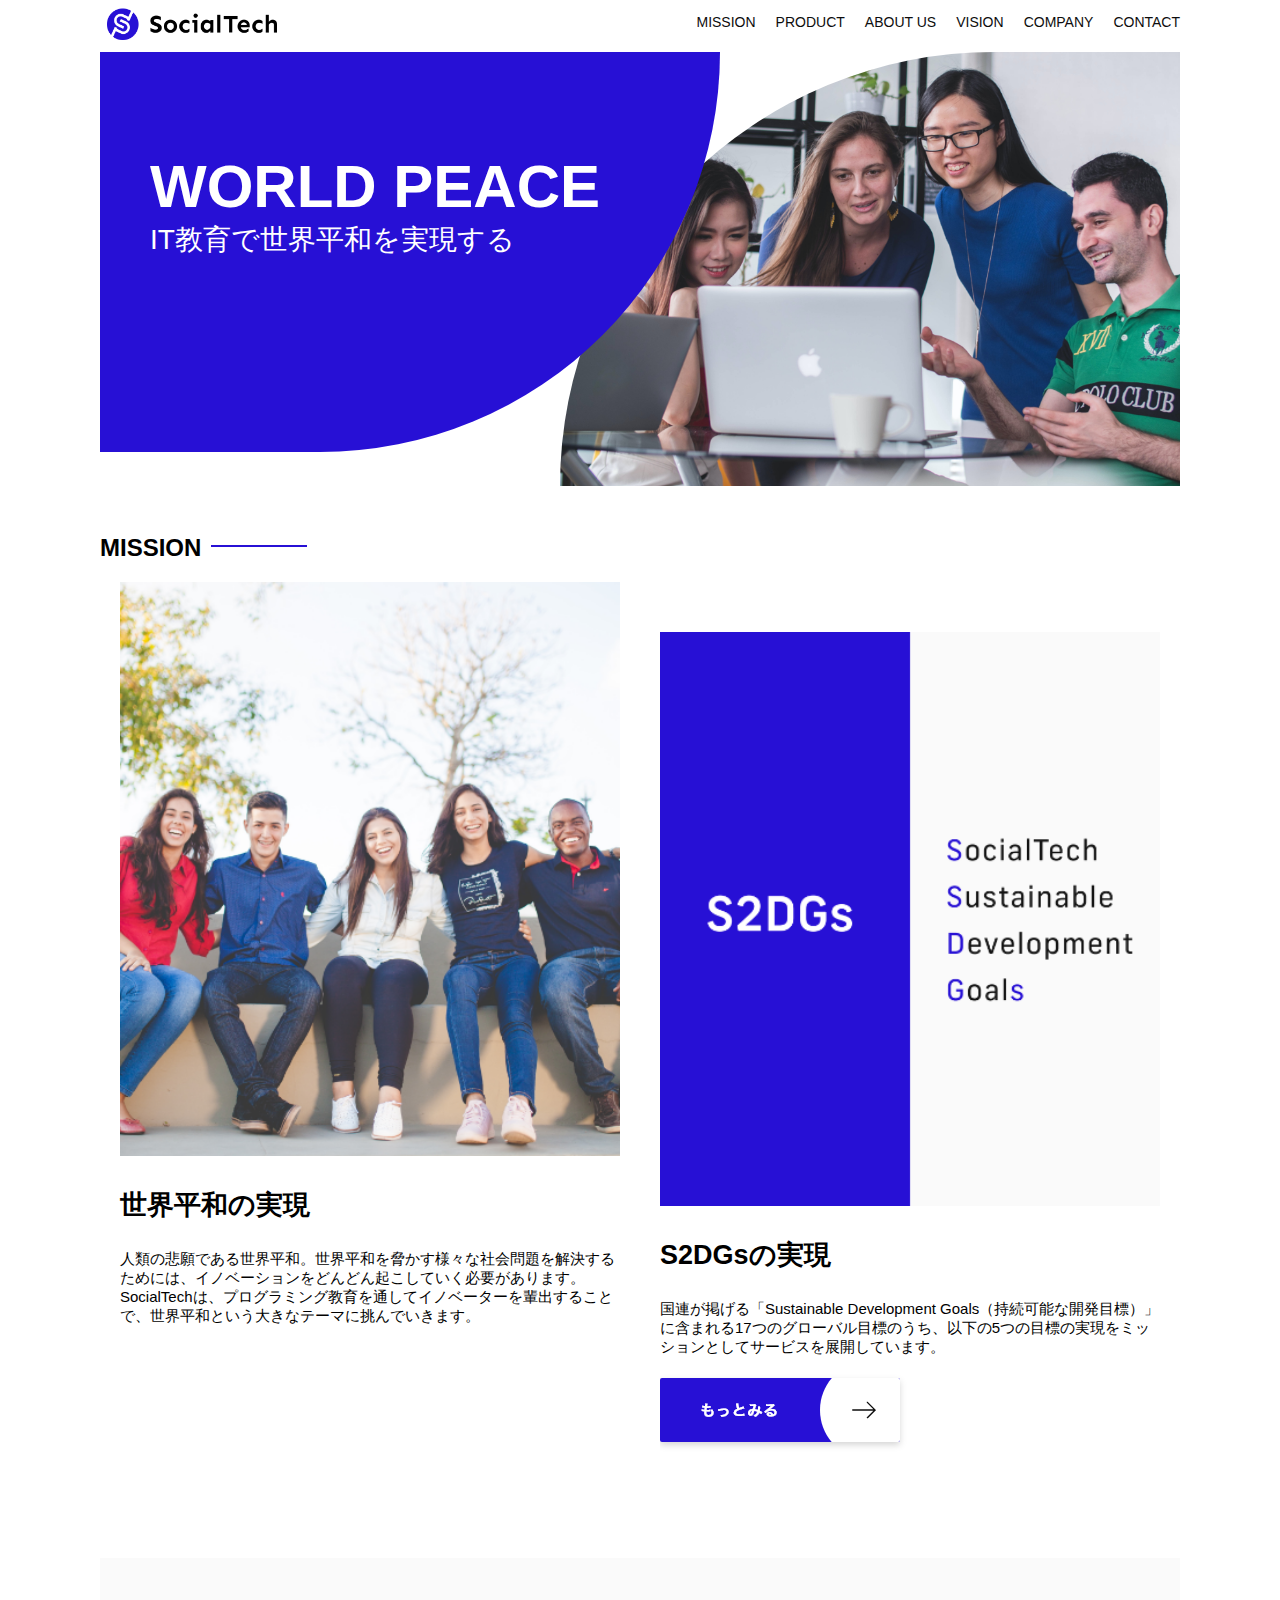
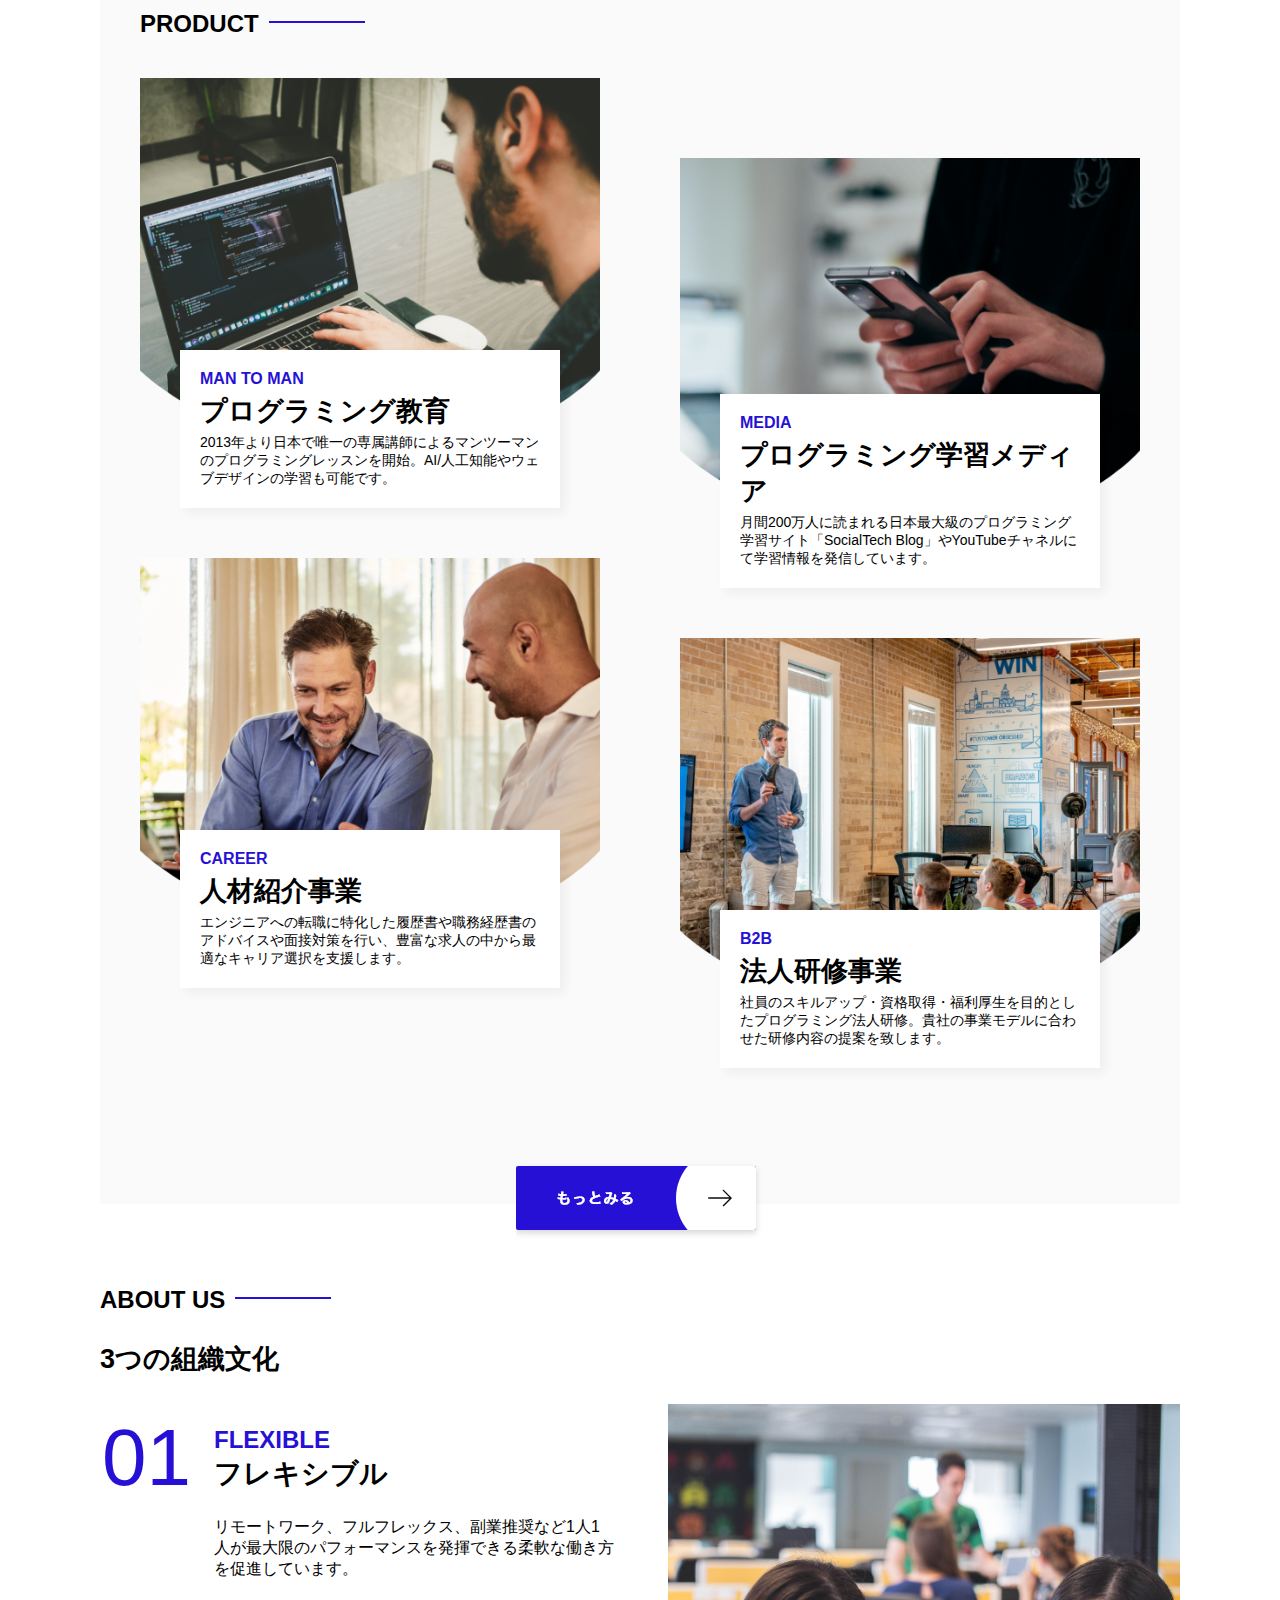
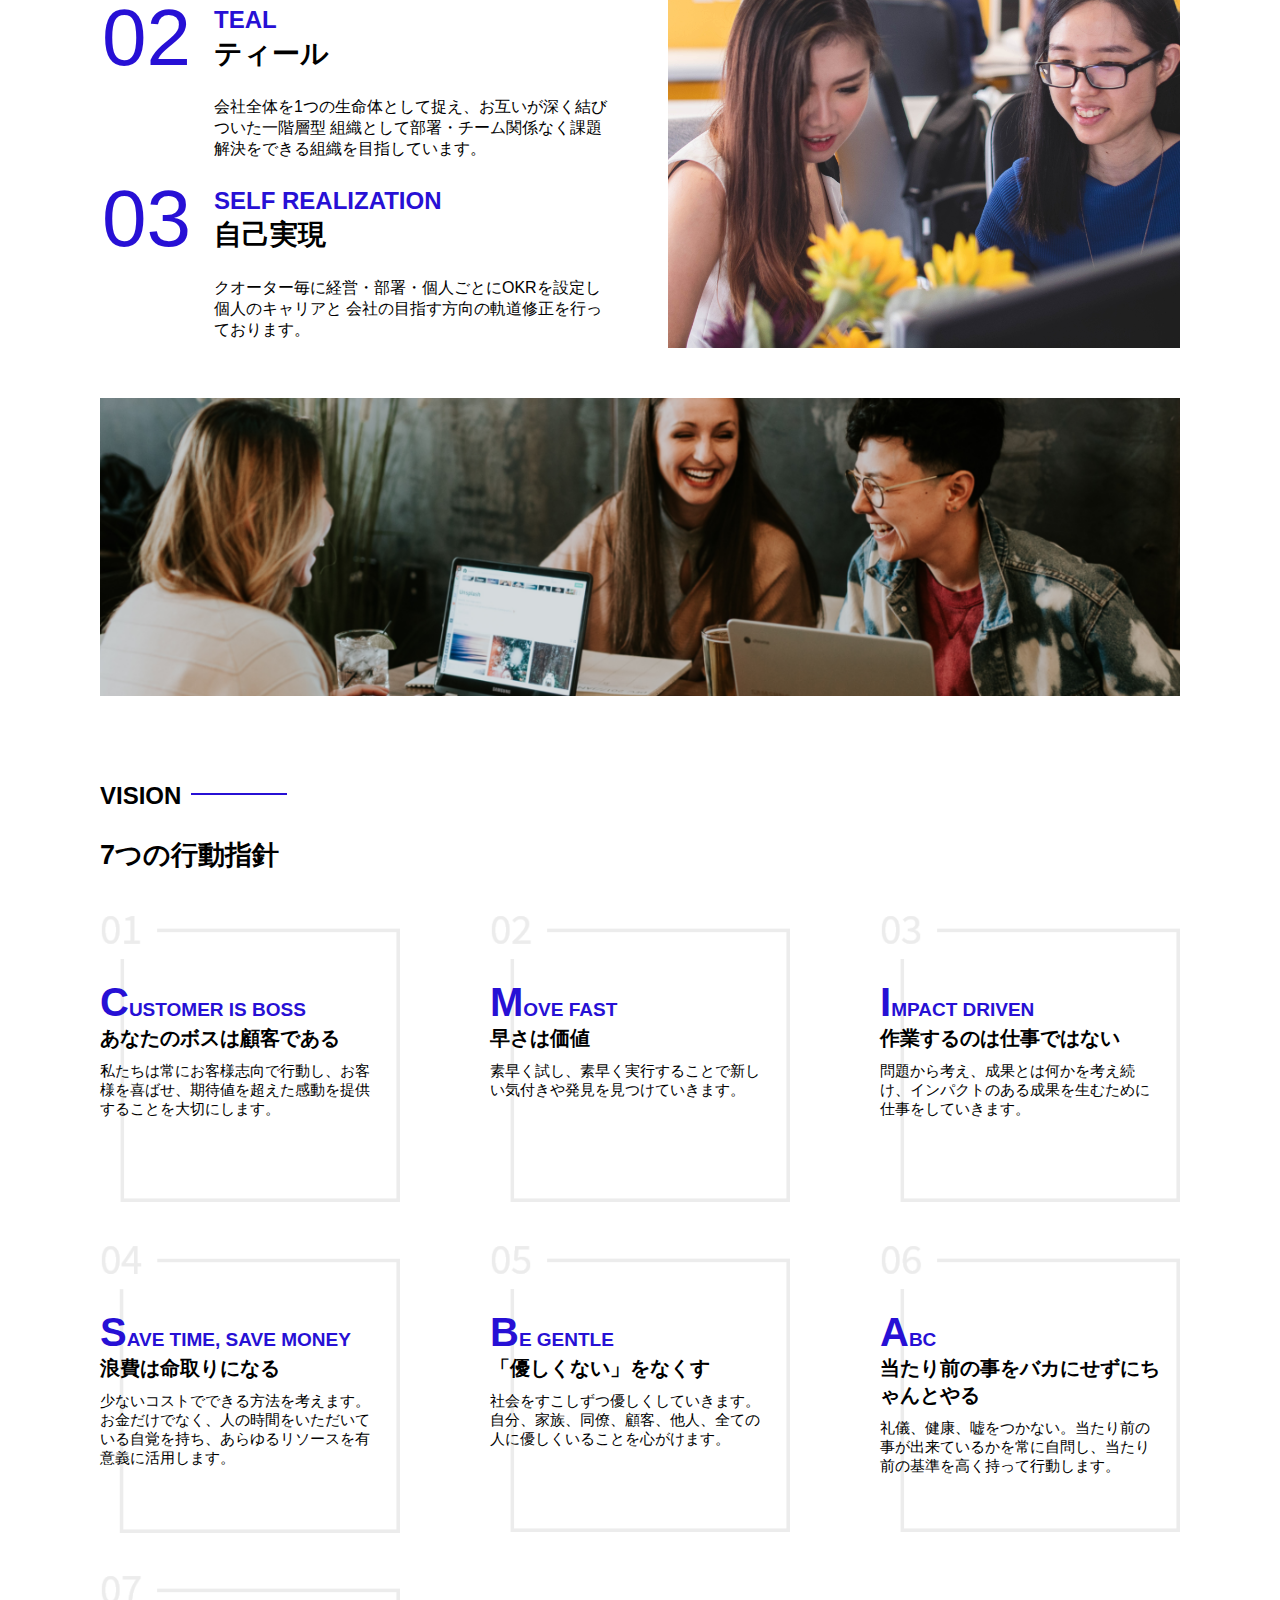
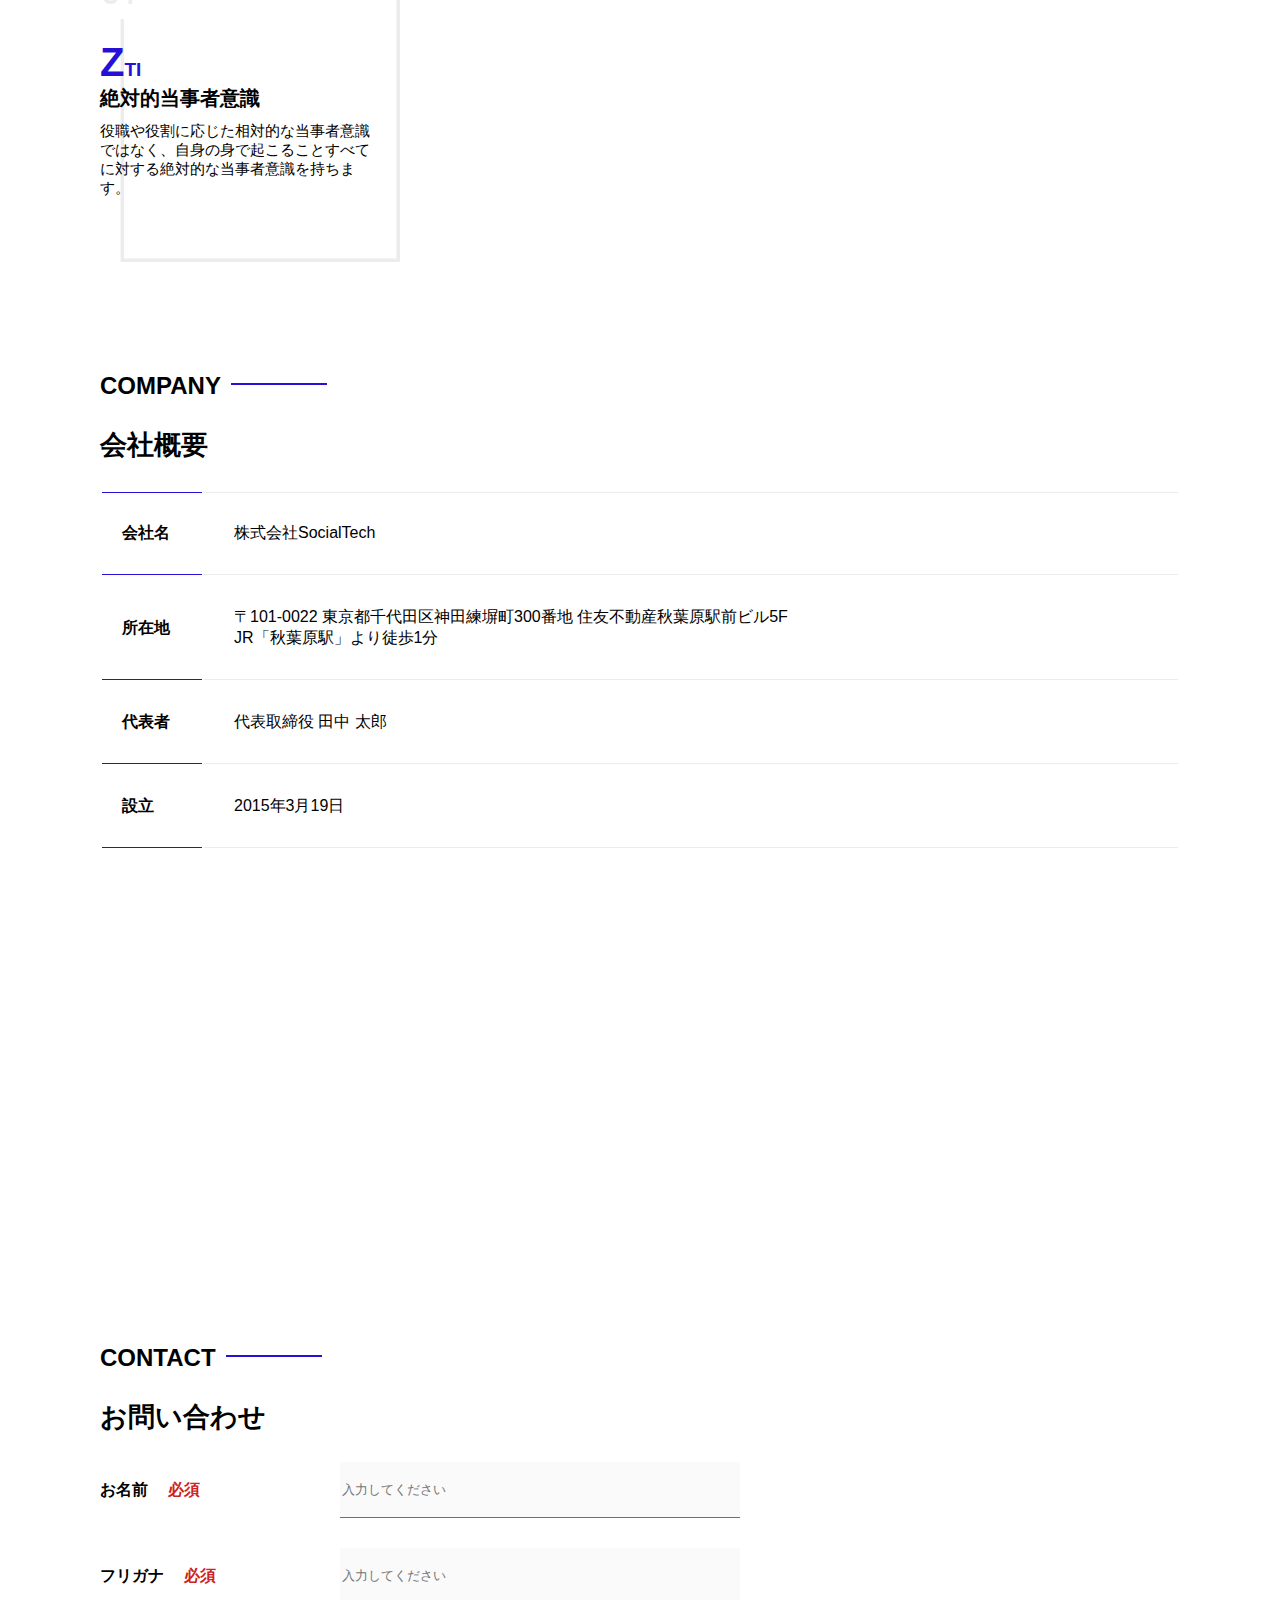
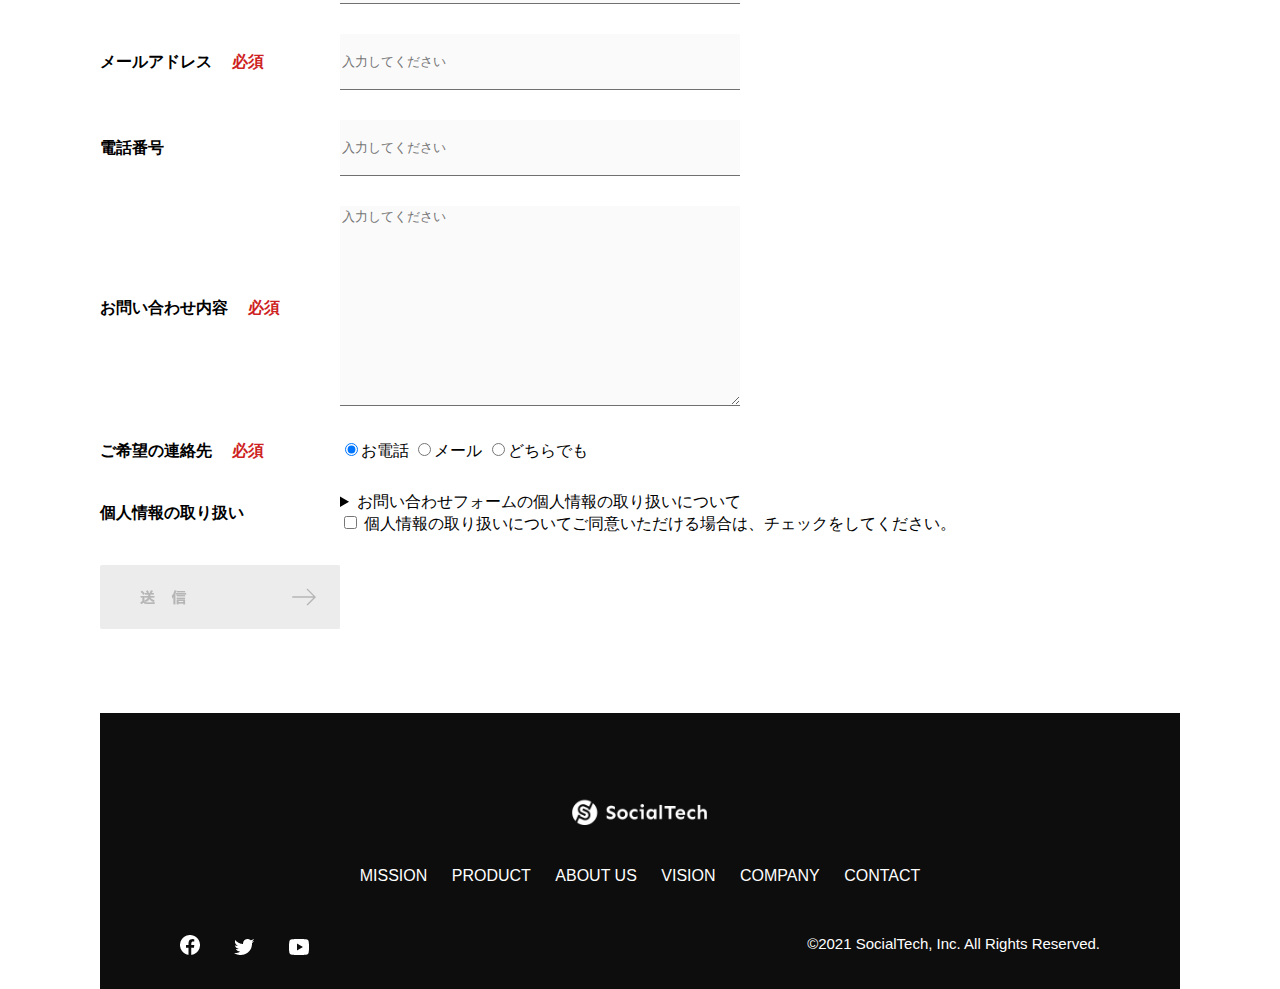
==== commit 030dc139: "test commit" ====
--- a/index.html
+++ b/index.html
@@ -5,6 +5,12 @@
     <meta charset="utf-8">
     <meta name="description" content="SocialTechはEdTech業界のリーディングカンパニーを目指します。">
     <meta name="viewport" content="width=device-width, initial-scale=1.0">
+    <meta name="twitter:card" content="summary">
+    <meta name="twitter:site" content="@______3290">
+    <meta property="og:url" content="https://liberenren.github.io/test_HTML_CSS/">
+    <meta property="og:title" content="test title">
+    <meta property="og:description" content="test description">
+    <meta property="og:image" content="images/logo.png">
     <link rel="stylesheet" href="style.css">
   </head>
 
--- a/style.css
+++ b/style.css
@@ -1,351 +1,393 @@
 * {
     box-sizing: border-box;
-}
-
-body {
+  }
+  
+  p {
+    font-size: 15px;
+  }
+  
+  body {
     max-width: 1080px;
     margin: 0 auto 0 auto;
     font-family: "Source Sans Pro", "Hiragino Kaku Gothic ProN", Meiryo, Arial, sans-serif;
-}
-
-p {
-    font-size: 15px;
-}
-
-header {
+  }
+    
+  /* ヘッダー */
+  header {
     display: flex;
     justify-content: space-between;
-}
-
-#nav-pc {
+  }
+  
+  /* ナビゲーションのレイアウト */
+  #nav-pc {
     font-size: 14px;
-}
-
-#nav-pc ul {
+  }
+  
+  #nav-pc ul {
     display: flex;
     padding-left: 0;
-}
-
-#nav-pc li {
+  }
+  
+  #nav-pc li {
     list-style: none;
-}
-
-#nav-pc a {
+  }
+  
+  /* ナビゲーションのリンクの装飾設定 */
+  #nav-pc a {
     text-decoration: none;
     margin-left: 20px;
     color: #0d0d0d;
-}
-
-#nav-pc a:hover {
+  }
+  
+  #nav-pc a:hover {
     text-decoration: underline;
-}
-
-#nav-sp,#menu-sp {
+  }
+  
+  /* スマホ用ナビを非表示 */
+  #nav-sp,
+  #menu-sp {
     display: none;
-}
-
-#main-visual {
+  }
+  
+  /* メインビジュアル*/
+  #main-visual {
     position: relative;
     height: 400px;
-}
-
-#main-message {
+  }
+  
+  #main-message {
     position: absolute;
     top: 0;
     left: 0;
     background-color: #2710d5;
     color: #ffffff;
-    border-radius: 0px 0px 476px 0px;
+    border-radius: 0 0 476px 0;
     max-width: 620px;
+    height: 100%;
     width: 100%;
-    height: 100%;
     z-index: 11;
-}
-
-#main-message > h1 {
+  }
+  
+  #main-message h1 {
     font-size: 60px;
-    margin: 100px 0 0 30px;
-}
-
-#main-message > p {
+    margin: 100px 0 0 50px;
+  }
+  
+  #main-message > p {
     font-size: 28px;
-    margin: 0 0 0 30px;
-}
-
-#main-visual > img {
+    margin: 0 0 0 50px;
+  }
+  
+  #main-visual > img {
     max-width: 620px;
-    border-radius: 476px 0px 0px 0px;
+    border-radius: 476px 0 0 0;
     position: absolute;
     top: 0;
     right: 0;
     z-index: 10;
-}
-
-h2 {
-    margin: 40px 0px 0px 0px;
-}
-
-h2::after {
-    content: url(images/line.png);
+  }
+  
+  /*見出し*/
+  h2 {
+    margin: 40px 0 0 0;
+  }
+  
+  h2::after {
+    content: url("images/line.png");
     margin-left: 10px;
-}
-
-h3 {
+  }
+  
+  h3 {
     font-size: 27px;
-}
-
-#mission {
-    margin: 80px auto;
-}
-
-#mission-flex {
+  }
+  
+  /* ミッション */
+  #mission {
+    margin: 80px auto 80px auto;
+  }
+  
+  #mission-flex {
     display: flex;
-}
-
-#mission-flex > div {
+  }
+  
+  #mission-flex > div {
     width: 50%;
     margin: 20px;
-}
-
-#mission-photo {
+  }
+  
+  #mission-photo {
     width: 100%;
-}
-
-#s2dgs {
+  }
+  
+  #s2dgs {
     margin-top: 50px;
     width: 100%;
-}
-
-#product {
+  }
+  
+  /* プロダクト */
+  #product {
     background-color: #fafafa;
     margin: 80px 0 80px 0;
     padding: 10px 40px 0px 40px;
-}
-
-#product .product-flex {
+  }
+  
+  /* 外枠 */
+  #product .product-flex {
     margin-top: 40px;
     display: flex;
-}
-
-#product-left {
+  }
+  
+  /* 左のカラム */
+  #product-left {
     width: 50%;
     margin-right: 20px;
-}
-
-#product-right {
+  }
+  
+  /* 右のカラム */
+  #product-right {
     width: 50%;
     margin-left: 20px;
     margin-top: 80px;
-}
-
-#product-left > div {
+  }
+  
+  /* 写真＋説明の枠 */
+  #product-left > div {
     position: relative;
     height: 480px;
     margin-right: 20px;
-}
-
-#product-right > div {
+  }
+  
+  #product-right > div {
     position: relative;
     height: 480px;
     margin-left: 20px;
-}
-
-.product-photo {
+  }
+  
+  /* 写真*/
+  .product-photo {
     width: 100%;
-}
-
-.product-explain {
+  }
+  
+  /* 説明文の枠 */
+  .product-explain {
     background-color: #ffffff;
     position: absolute;
     left: 0;
     bottom: 50px;
-    margin: 0 40px;
+    margin: 0 40px 0 40px;
     padding: 20px;
     box-shadow: 5px 5px 10px rgba(0, 0, 0, 0.05);
-}
-
-.product-explain > span {
+  }
+  
+  /* 説明文の英語 */
+  .product-explain > span {
     color: #2710d5;
     font-weight: bold;
     font-size: 16px;
-    margin: 0;
-}
-
-.product-explain > h3 {
-    margin: 5px 0;
-}
-
-.product-explain > p {
+    margin: 0px;
+  }
+  
+  /* 説明文の見出し */
+  .product-explain > h3 {
+    margin: 5px 0 5px 0;
+  }
+  
+  /* 説明文 */
+  .product-explain > p {
     font-size: 14px;
     margin: 0;
-}
-
-#product-more {
+  }
+  
+  /* もっと見るボタン */
+  #product-more {
     text-align: center;
-}
-
-#product-more a {
+  }
+  
+  #product-more a {
     position: relative;
     bottom: -42px;
-}
-
-#aboutus {
-    margin: 80px auto;
-}
-
-#aboutus > div {
+  }
+  
+  /* ABOUT US */
+  #aboutus {
+    margin: 80px auto 80px auto;
+  }
+  
+  /* ３つの組織文化と写真を入れる枠 */
+  #aboutus > div {
     display: flex;
-}
-
-.culture-img {
+  }
+  
+  /* 写真 */
+  .culture-img {
     width: 50%;
     align-self: flex-start;
-}
-
-.culture-img2 {
+  }
+  
+  .culture-img2 {
     margin-top: 50px;
     width: 100%;
-}
-
-.culture-table {
+  }
+  
+  /* 3つの組織文化の表 */
+  .culture-table {
     margin-right: 50px;
-}
-
-.culture-num {
+  }
+  
+  /* 番号 */
+  .culture-num {
     font-size: 80px;
     color: #2710d5;
     padding: 0 20px 0 0;
-}
-
-.culture-table th {
+  }
+  
+  /* 見出し */
+  .culture-table th {
     text-align: left;
     font-size: 28px;
     font-weight: bold;
-}
-
-.culture-en {
+  }
+  
+  /* 組織文化英語 */
+  .culture-en {
     color: #2710d5;
     font-size: 24px;
-}
-
-.culture-description {
+  }
+  
+  /* 説明文 */
+  .culture-description {
     margin: 0;
-}
-
-#vision {
-    margin: 80px auto;
-}
-
-#vision > div {
+  }
+  
+  /* ビジョン */
+  #vision {
+    margin: 80px auto 80px auto;
+  }
+  
+  /* セクション内の外枠*/
+  #vision > div {
     display: flex;
     justify-content: space-between;
     flex-wrap: wrap;
-}
-
-.vision-box {
+  }
+  
+  /*7つの行動指針の枠*/
+  .vision-box {
     width: 300px;
     height: 300px;
     margin-bottom: 30px;
     position: relative;
-}
-
-.vision-box > img {
+  }
+  
+  .vision-box > img {
     width: 100%;
     position: relative;
     z-index: 30;
-}
-
-.vision-box > div {
+  }
+  
+  .vision-box > div {
     position: absolute;
     top: 0;
     left: 0;
     z-index: 31;
     margin-right: 20px;
-}
-
-.vision-box > div > h4 {
+  }
+  
+  .vision-box > div > h4 {
     color: #2710d5;
     font-size: 19px;
-    margin-top: 80px;
-}
-
-.vision-box > div > h4::first-letter {
+    margin: 80px 0 0 0;
+  }
+  
+  .vision-box > div > h4::first-letter {
     font-size: 40px;
-}
-
-.vision-box > div > p {
+  }
+  
+  .vision-box > div > h5 {
+    font-size: 20px;
+    margin: 0 0 0 0;
+  }
+  
+  .vision-box > div > p {
     margin: 10px 0 0 0;
-}
-
-#company {
-    margin: 80px auto;
-}
-
-#company-table {
+  }
+  
+  /*会社概要*/
+  #company {
+    margin: 80px auto 80px auto;
+  }
+  
+  #company-table {
     width: 100%;
-}
-
-.tableheader {
+  }
+  
+  .tableheader {
     text-align: left;
     padding: 20px;
     border-bottom-color: #2710d5;
     border-bottom-width: 1px;
     border-bottom-style: solid;
     width: 100px;
-}
-
-.tableheader-first {
+  }
+  
+  .tableheader-first {
     border-top-color: #2710d5;
     border-top-width: 1px;
     border-top-style: solid;
-}
-
-.cell {
+  }
+  
+  .cell {
     padding: 30px;
     border-bottom-color: #ececec;
     border-bottom-width: 1px;
     border-bottom-style: solid;
-}
-
-.cell-first {
+  }
+  
+  .cell-first {
     border-top-color: #ececec;
     border-top-width: 1px;
     border-top-style: solid;
-}
-
-#company > iframe {
+  }
+  
+  #company > iframe {
     width: 100%;
     height: 368px;
     margin-top: 40px;
-}
-
-#contact {
-    margin: 80px auto;
-}
-
-#contact > form > div {
+  }
+  
+  /* お問い合わせ */
+  #contact {
+    margin: 80px auto 80px auto;
+  }
+  
+  /* 外枠 */
+  #contact > form > div {
     display: flex;
     flex-direction: row;
     flex-wrap: wrap;
     padding-bottom: 30px;
-}
-
-.contact-heading {
+  }
+  
+  /* 左列　見出し */
+  .contact-heading {
     width: 240px;
     align-self: center;
-}
-
-.contact-label {
+  }
+  
+  /* 見出しのラベル */
+  .contact-label {
     font-weight: bold;
-}
-
-.contact-span {
+  }
+  
+  /* 必須 */
+  .contact-span {
     color: #ce2222;
-    margin-left: 20px;
+    margin: 0 0 0 20px;
     font-weight: bold;
-}
-
-.contact-textbox {
+  }
+  
+  /* テキストボックス */
+  .contact-textbox {
     border-top: 0px;
     border-left: 0px;
     border-right: 0px;
@@ -353,682 +395,724 @@
     border-bottom-color: #707070;
     border-style: solid;
     background-color: #fafafa;
+    height: 56px;
     width: 400px;
-    height: 56px;
-}
-
-.contact-textarea {
+  }
+  
+  /* お問い合わせ内容のテキストエリア */
+  .contact-textarea {
     border-top: 0px;
     border-left: 0px;
     border-right: 0px;
     border-bottom-width: 1px;
     border-bottom-color: #707070;
-    border-style: solid;
     background-color: #fafafa;
     width: 400px;
     height: 200px;
-}
-
-#contact dt {
+  }
+  
+  /* 個人情報の取り扱い */
+  #contact dt {
     font-weight: bold;
-}
-
-#contact dd {
-    margin-bottom: 16px;
-}
-
-#contact dd p {
+  }
+  
+  #contact dd {
+    margin: 0 0 16px 0;
+  }
+  
+  #contact dd p {
     margin: 0;
-}
-
-#contact dd ul {
+  }
+  
+  #contact dd ul {
     padding-left: 0;
-}
-
-#contact dd li {
+  }
+  
+  #contact dd li {
     margin-bottom: 0;
     list-style: none;
-}
-
-footer {
+  }
+  
+  /* フッター */
+  footer {
     background-color: #0d0d0d;
     text-align: center;
     padding: 80px 80px 30px 80px;
-}
-
-#footer-logo {
+  }
+  
+  #footer-logo {
     margin-bottom: 30px;
-}
-
-#footer-link {
+  }
+  
+  #footer-link {
     margin-bottom: 50px;
-}
-
-#footer-link > a {
+  }
+  
+  #footer-link > a {
     text-decoration: none;
     margin: 10px;
     color: #ffffff;
-}
-
-#footer-link > a:hover {
+  }
+  
+  #footer-link > a:hover {
     text-decoration: underline;
-}
-
-#sns-footer {
+  }
+  
+  #sns-footer {
     display: flex;
     justify-content: space-between;
     text-align: left;
-}
-
-#sns-footer a {
+  }
+  
+  #sns-footer a {
     margin-right: 30px;
-}
-
-#copyright {
+  }
+  
+  #copyright {
     color: #ffffff;
     margin: 0;
-}
-
-
-
-@media screen and (max-width: 767px) {
-    #nav-pc {
-        display: none;
-    }
-
-    #menu-sp {
-        display: block;
-        background-color: transparent;
-        float: right;
-        padding: 0;
-        border: none;
-    }
-
-    #nav-sp {
-        background-color: #2710d5;
-        position: fixed;
-        left: 0;
-        top: 0;
-        width: 100%;
-        height: 100%;
-        display: none;
-        z-index: 100;
-    }
-
-    #close {
-        position: absolute;
-        top: 20px;
-        right: 20px;
-        background-color: transparent;
-        border: none;
-    }
-    
-    #nav-sp nav ul {
-        padding-left: 0;
-    }
-    
-    #nav-sp nav li {
-        list-style: none;
-    }
-    
-      /* ナビゲーションメニュー用ロゴ */
-    #logo-sp {
-        margin: 80px 0 30px 20px;
-    } 
-
-    #nav-sp nav a {
-        display: block;
-        color: #ffffff;
-    }
-     
-    #nav-sp nav a:hover {
-         text-decoration: underline;
-    }
-     
-    #nav-sp .menu {
-         text-decoration: none;
-         margin: 0 20px 0 20px;
-         height: 44px;
-         font-size: 16px;
-         background-image: url("images/arrow.png");
-         background-repeat: no-repeat;
-         background-position: right top;
-    }
-
-    #sns {
-        position: absolute;
-        bottom: 20px;
-        left: 20px;
-    }
-    
-    #sns > a {
-        margin-right: 30px;
-    }
-
-    #main-visual {
-        position: relative;
-        height: 470px;
-    }
-    
-    #main-visual > div {
-        text-align: center;
-        height: 280px;
-    }
-    
-    #main-visual h1 {
-        font-size: 28px;
-        margin-top: 90px;
-    }
-    
-    #main-visual > div > p {
-        margin: 0;
-        font-size: 15px;
-    }
-    
-    #main-visual > img {
-        width: 100%;
-        border-radius: 476px 0 0 0;
-        top: auto;
-        bottom: 0;
-    }
-
-    h2 {
-        margin: 15px 0px;
-    }
-
-    h3 {
-        font-size: 24px;
-        margin: 10px 0 0 0;
-    }
-
-    #mission {
-        margin: 20px 0;
-        padding: 0 20px;
-    }
-
-    #mission-flex {
-        flex-direction: column;
-    }
-
-    #mission-flex > div {
-        width: 100%;
-        margin: 0;
-    }
-
-    #product {
-        margin: 0;
-        padding: 10px 20px 0 20px;
-    }
-
-    #product .product-flex {
-        flex-direction: column;
-        margin-top: 0;
-    }
-
-    #product-left,#product-right {
-        width: 100%;
-        margin: 0;
-    }
-
-    #product-left > div,#product-right > div {
-        height: auto;
-        margin: 0;
-    }
-
-    .product-explain {
-        position: relative;
-        margin: 0;
-    }
-
-    .product-explain > h3 {
-        margin: 10px 0;
-        font-size: 24px;
-    }
-
-    #product-more {
-        text-align: left;
-    }
-
-    #aboutus {
-        margin: 80px 20px;
-    }
-
-    #aboutus > div {
-        flex-direction: column;
-    }
-
-    .culture-table th {
-        font-size: 16px;
-    }
-
-    .culture-table {
-        margin-right: 0;
-        padding-right: 20px;
-        order: 2;
-    }
-
-    .culture-img {
-        width: 100%;
-        order: 1;
-    }
-
-    .culture-img2 {
-        margin-top: 0;
-    }
-
-    .culture-num {
-        padding: 0;
-    }
-
-    .culture-description {
-        margin: 0;
-    }
-
-    #mission-main {
-        height: 256px;
-        margin-top: 4%;
-        position: relative;
-    }
-
-    .mission-main-inner {
-        height: 80%;
-        background-size: cover;
-    }
-
-    #mission-title {
-        width: 136px;
-        height: 256px;
-        position: absolute;
-        top: -10%;
-    }
-
-    #mission-title h1 {
-        left: 20px;
-        font-size: 40px;
-    }
-
-    #mission-title h1 span {
-        font-size: 18px;
-    }
-
-    #mission-title > p {
-        top: 180px;
-        left: 20px;
-        font-size: 13px;
-    }
-
-    .mission-h2 {
-        font-size: 38px;
-        margin: 0px;
-    }
-
-    .mission-h2::after {
-        content: none;
-    }
-
-    #mission-s2dgs > img {
-        width: 100%;
-    }
-
-    #mission-five-goals {
-        flex-direction: column;
-    }/*なぜflex-direction:columnを使うのか。またblockでいいのじゃないのか？*/
-
-    #mission-five-goals > div {
-        padding: 0;
-    }
-
-    #mission-five-goals .five-goals-image,#mission-five-goals .five-goals-read {
-        width: 100%;
-        padding: 0;
-    }
-
-    #mission-five-goals .five-goals-read > div {
-        display: flex;
-        flex-direction: column;
-    }
-
-    .fivegoals-image-right,.fivegoals-image-left {
-        align-self: center;
-    }
-
-    #product-main {
-        height: 256px;
-        margin-top: 4%;
-        position: relative;
-    }
-    
-    .product-main-inner {
-        height: 80%;
-        background-size: cover;
-    }
-    
-    #product-title {
-        width: 136px;
-        height: 256px;
-        position: absolute;
-        top: -10%;
-    }
-      
-    #product-title h1 {
-        left: 20px;
-        font-size: 40px;
-    }
-    
-    #product-title h1 span {
-        font-size: 18px;
-    }
-    
-    #product-title > p {
-        top: 180px;
-        left: 20px;
-        font-size: 13px;
-    }
-    
-       /* セクション */
-    .product-section {
-         flex-direction: column;
-    }
-     
-    .product-section .product-section-img {
-         width: 100%;
-    }
-       
-    .product-section .product-section-img img {
-         width: 100%;
-         padding: 0;
-    }
-     
-       /* 左が画像のセクション*/
-    .product-section-left .product-section-img img {
-         border-radius: 0 300px 0 0;
-    }
-     
-    .product-section-left .product-read {
-         width: 100%;
-         flex-grow: 1;
-    }
-     
-       /* 右が画像のセクション*/
-    .product-section-right .product-section-img img {
-         order: 1;
-         border-radius: 300px 0 0 0;
-    }
-     
-    .product-section-right .product-read {
-         order: 2;
-         width: 100%;
-    }
-
-    #vision {
-        margin: 80px 20px;
-    }
-
-    .vision-box > img {
-        position: absolute;
-        top: 0;
-        left: 0;
-    }
-
-    .vision-box > div > h4 {
-        margin: 60px 0 0;
-    }
-
-    #company {
-        margin: 0 20px;
-    }
-
-    #company > h3 {
-        margin-bottom: 20px;
-    }
-
-    .tableheader {
-        width: 50px;
-    }
-
-    .cell {
-        padding: 20px;
-    }
-
-    #company > iframe {
-        height: 240px;
-    }
-
-    #contact {
-        margin: 80px 20px;
-    }
-
-    #contact > h3 {
-        margin-bottom: 20px;
-    }
-
-    #contact > form > div {
-        flex-direction: column;
-        margin-bottom: 20px;
-    }
-
-    .contact-heading {
-        align-self: auto;
-        margin-bottom: 20px;
-    }
-
-    .contact-textbox {
-        min-width: 300px;
-        width: 100%;
-    }
-
-    .contact-textarea {
-        height: 150px;
-        width: 100%;
-    }
-
-    .radiobutton {
-        margin-bottom: 20px;
-    }
-
-    footer {
-        padding: 30px 20px 50px 20px;
-        text-align: left;
-    }
-
-    #footer-link > a {
-        margin: 0 20px 30px 0;
-        display: block;
-        background-image: url("images/arrow.png");
-        background-repeat: no-repeat;
-        background-position: right top;
-    }
-
-    #footer-link > a {
-        text-decoration: underline;
-    }
-
-    #sns-footer {
-        flex-direction: column;
-        justify-content: flex-start;
-    }
-
-    #copyright {
-        font-size: 12px;
-        margin-top: 30px;
-    }
-}
-
-.mission-main-inner {
-    background-image: url("/images/mission/mission-main.png");
+  }
+  
+  /* mission.html用スタイル */
+  /* ミッションのメインビジュアル */
+  .mission-main-inner {
+    background-image: url("images/mission/mission-main.png");
     background-repeat: no-repeat;
     background-position-y: center;
-}
-
-#mission-title {
+  }
+  
+  #mission-title {
     background-color: #2710d5;
     width: 368px;
     color: #ffffff;
     height: 496px;
     border-radius: 0 248px 248px 0;
     position: relative;
-}
-
-#mission-title h1 {
+  }
+  
+  #mission-title h1 {
     position: absolute;
     top: 0;
     left: 100px;
     font-size: 80px;
     line-height: 1;
-}
-
-#mission-title h1 span {
+  }
+  
+  #mission-title h1 span {
     font-size: 26px;
-}
-
-#mission-title > p {
+  }
+  
+  #mission-title > p {
     position: absolute;
     top: 350px;
     left: 100px;
     font-size: 16px;
-}
-
-#mission-s2dgs {
+  }
+  
+  /* ミッションページ　S2DGSの設定 */
+  #mission-s2dgs {
     padding: 20px;
-}
-
-.mission-h2 {
+  }
+  
+  .mission-h2 {
     color: #2710d5;
     font-size: 40px;
-}
-
-.mission-h2::after {
+  }
+  
+  .mission-h2::after {
     content: none;
-}
-
-#mission-five-goals {
+  }
+  
+  /* ミッションページ　5つのゴールの設定 */
+  #mission-five-goals {
     padding: 20px;
     display: flex;
-}
-
-#mission-five-goals .five-goals-image {
+  }
+  
+  #mission-five-goals .five-goals-image {
     width: 30%;
     padding: 20px;
-}
-
-#mission-five-goals .five-goals-image img {
+  }
+  
+  #mission-five-goals .five-goals-image img {
     width: 100%;
-}
-
-#mission-five-goals .five-goals-read {
+  }
+  
+  #mission-five-goals .five-goals-read {
     width: 70%;
     padding: 20px;
-}
-
-#mission-five-goals .five-goals-read > div {
+  }
+  
+  #mission-five-goals .five-goals-read > div {
     margin-bottom: 40px;
-}
-
-.fivegoals-image-right {
+  }
+  
+  .fivegoals-image-right {
     float: right;
     margin: 20px;
-}
-
-.fivegoals-image-left {
+  }
+  
+  .fivegoals-image-left {
     float: left;
     margin: 20px;
-}
-
-.fivegoals-number {
+  }
+  
+  .fivegoals-number {
     color: #2710d5;
     font-size: 48px;
     font-weight: bold;
     margin: 0;
-}
-
-.fivegoals-h3 {
+  }
+  
+  .fivegoals-h3 {
     font-size: 28px;
     margin: 0;
-}
-
-.fivegoals-p {
+  }
+  
+  .fivegoals-p {
     margin: 0;
-}
-
-.product-main-inner {
+  }
+  
+  /* プロダクトページ */
+  .product-main-inner {
     background-image: url("images/product/product-main.png");
     background-repeat: no-repeat;
     background-position-y: center;
-}
-
-#product-title {
+  }
+  
+  #product-title {
     background-color: #2710d5;
     width: 368px;
     color: #ffffff;
     height: 496px;
     border-radius: 0 248px 248px 0;
     position: relative;
-}
-
-#product-title h1 {
+  }
+  
+  #product-title h1 {
     position: absolute;
     top: 0;
     left: 100px;
     font-size: 80px;
     line-height: 1;
-}
-
-#product-title h1 span {
+  }
+  
+  #product-title h1 span {
     font-size: 26px;
-}
-
-#product-title > p {
+  }
+  
+  #product-title > p {
     position: absolute;
     top: 350px;
     left: 100px;
     font-size: 16px;
-}
-
-.product-section {
+  }
+  
+  /* セクション */
+  .product-section {
     display: flex;
     padding: 20px 20px 0;
-}
-
-.product-section .product-section-img {
+  }
+  
+  .product-section .product-section-img {
     width: 450px;
-}
-
-.product-section-left .product-section-img img {
+  }
+  
+  /* 右が画像のセクション*/
+  .product-section-left .product-section-img img {
     width: 100%;
     padding: 0 40px 30px 0;
     border-radius: 0 432px 0 0;
-}
-
-.product-section-left .product-read {
+  }
+  
+  .product-section-left .product-read {
     width: 50%;
     flex-grow: 1;
-}
-
-.product-section-left .product-read p {
+  }
+  
+  .product-section-left .product-read p {
     margin-bottom: 0;
-}
-
-.product-section-right {
+  }
+  
+  /* 右が画像のセクション*/
+  .product-section-right {
     justify-content: space-between;
-}
-
-.product-section-right .product-section-img img {
+  }
+  
+  .product-section-right .product-section-img img {
     width: 100%;
     padding: 0 0 30px 40px;
     border-radius: 432px 0 0 0;
-}
-
-.product-section-right .product-read {
+  }
+  
+  .product-section-right .product-read {
     width: 500px;
-}
-
-.product-h2 {
+  }
+  
+  .product-h2 {
     color: #2710d5;
     font-size: 24px;
     margin: 0;
-}
-
-.product-h3 {
+  }
+  
+  .product-h3 {
     font-size: 28px;
     margin: 0;
-}+  }
+  
+  /*====================
+   スマートフォン用のスタイル
+  =====================*/
+  @media screen and (max-width: 767px) {
+    /* PC用ナビゲーション非表示 */
+    #nav-pc {
+      display: none;
+    }
+  
+    /* ハンバーガーメニュー */
+    #menu-sp {
+      display: block;
+      background-color: transparent;
+      float: right;
+      padding: 0;
+      border: none;
+    }
+  
+    /* スマホ用ナビゲーションの表示切替*/
+    /* 初期状態、レイアウトと非表示設定 */
+    #nav-sp {
+      background-color: #2710d5;
+      position: fixed;
+      left: 0;
+      top: 0;
+      height: 100%;
+      width: 100%;
+      display: none;
+      z-index: 100;
+    }
+  
+    /* ×ボタン */
+    #close {
+      position: absolute;
+      top: 20px;
+      right: 20px;
+      background-color: transparent;
+      border: none;
+    }
+  
+    #nav-sp nav ul {
+      padding-left: 0;
+    }
+  
+    #nav-sp nav li {
+      list-style: none;
+    }
+  
+    /* ナビゲーションメニュー用ロゴ */
+    #logo-sp {
+      margin: 80px 0 30px 20px;
+    }
+  
+    /* ナビゲーションのリンクの装飾設定 */
+    #nav-sp nav a {
+      display: block;
+      color: #ffffff;
+    }
+  
+    #nav-sp nav a:hover {
+      text-decoration: underline;
+    }
+  
+    #nav-sp .menu {
+      text-decoration: none;
+      margin: 0 20px 0 20px;
+      height: 44px;
+      font-size: 16px;
+      background-image: url("images/arrow.png");
+      background-repeat: no-repeat;
+      background-position: right top;
+    }
+  
+    #sns {
+      position: absolute;
+      bottom: 20px;
+      left: 20px;
+    }
+  
+    #sns > a {
+      margin-right: 30px;
+    }
+  
+    /* メインビジュアル */
+    #main-visual {
+      position: relative;
+      height: 470px;
+    }
+  
+    #main-visual > div {
+      text-align: center;
+      height: 280px;
+    }
+  
+    #main-visual h1 {
+      font-size: 28px;
+      margin: 90px 0 0 0;
+    }
+  
+    #main-visual > div > p {
+      margin: 0;
+      font-size: 15px;
+    }
+  
+    #main-visual > img {
+      width: 100%;
+      border-radius: 476px 0 0 0;
+      top: auto;
+      bottom: 0;
+    }
+  
+    /*見出し*/
+    h2 {
+      margin: 15px 0 15px 0;
+    }
+    
+    h3 {
+      font-size: 24px;
+      margin: 10px 0 0 0;
+    }
+  
+    /* ミッション */
+    #mission {
+      margin: 20px 0 20px 0;
+      padding: 0 20px 0 20px;
+    }
+  
+    #mission-flex {
+      flex-direction: column;
+    }
+  
+    #mission-flex > div {
+    width: 100%;
+    margin: 0;
+  }
+  
+    /* プロダクト */
+    #product {
+      margin: 0;
+      padding: 10px 20px 0 20px;
+    }
+  
+    /* 外枠 */
+    #product .product-flex {
+      flex-direction: column;
+      margin-top: 0;
+    }
+  
+    /* 左右のカラム　スマホでは縦並び */
+    #product-left,
+    #product-right {
+      width: 100%;;
+      margin: 0;
+    }
+  
+    /* 写真＋説明の枠 */
+    #product-left > div,
+    #product-right > div {
+      height: auto;
+      margin: 0;
+    }
+  
+    /* 説明文の枠 */
+    .product-explain {
+      position: relative;
+      margin: 0;
+    }
+  
+    .product-explain > h3 {
+      margin: 10px 0 10px 0;
+      font-size: 24px;
+    }
+  
+    /* もっと見るボタン */
+    #product-more {
+      text-align: left;
+    }
+  
+    /* ABOUT US */
+    #aboutus {
+      margin: 80px 20px 80px 20px;
+    }
+  
+    #aboutus > div {
+      flex-direction: column;
+    }
+  
+    .culture-table th {
+      font-size: 16px;
+    }
+  
+    .culture-table {
+      margin-right: 0;
+      padding-right: 20px;
+      order: 2;
+    }
+  
+    .culture-img {
+      width: 100%;
+      order: 1;
+    }
+  
+    .culture-img2 {
+      margin-top: 0;
+    }
+  
+    .culture-num {
+      padding: 0;
+    }
+  
+    .culture-description {
+      margin: 0;
+    }
+  
+    /* ビジョン */
+    #vision {
+      margin: 80px 20px 80px 20px;
+    }
+  
+    .vision-box > img {
+      position: absolute;
+      top: 0;
+      left: 0;
+    }
+  
+    .vision-box > div > h4 {
+      margin: 60px 0 0 0;
+    }
+  
+    /*会社概要*/
+    #company {
+      margin: 0 20px 0 20px;
+    }
+  
+    #company > h3 {
+      margin-bottom: 20px;
+    }
+  
+    .tableheader {
+      width: 50px;
+    }
+  
+    .cell {
+      padding: 20px;
+    }
+  
+    #company > iframe {
+      height: 240px;
+    }
+  
+    /* お問い合わせ */
+    #contact {
+      margin: 80px 20px 80px 20px;
+    }
+  
+    #contact > h3 {
+      margin-bottom: 20px;
+    }
+  
+    #contact > form > div {
+      flex-direction: column;
+      margin-bottom: 20px;
+    }
+  
+    .contact-heading {
+      align-self: auto;
+      margin-bottom: 20px;
+    }
+  
+    .contact-textbox {
+      min-width: 300px;
+      width: 100%;
+    }
+  
+    .contact-textarea {
+      height: 150px;
+      width: 100%;
+    }
+  
+    .radiobutton {
+      margin-bottom: 20px;
+    }
+  
+    /* フッター */
+    footer {
+      padding: 30px 20px 50px 20px;
+      text-align: left;
+    }
+  
+    #footer-link > a {
+      margin: 0 20px 30px 0;
+      display: block;
+      background-image: url("images/arrow.png");
+      background-repeat: no-repeat;
+      background-position: right top;
+    }
+  
+    #footer-link > a:hover {
+      text-decoration: underline;
+    }
+  
+    #sns-footer {
+      flex-direction: column;
+      justify-content: flex-start;
+    }
+  
+    #copyright {
+      font-size: 12px;
+      margin-top: 30px;
+    }
+  
+    /* mission.html用スタイル */
+    /* ミッションのメインビジュアル */
+    #mission-main {
+      height: 256px;
+      margin-top: 4%;
+      position: relative;
+    }
+  
+    .mission-main-inner {
+      height: 80%;
+      background-size: cover;
+    }
+  
+    #mission-title {
+      width: 136px;
+      height: 256px;
+      position: absolute;
+      top: -10%;
+    }
+  
+    #mission-title h1 {
+      left: 20px;
+      font-size: 40px;
+    }
+  
+    #mission-title h1 span {
+      font-size: 18px;
+    }
+  
+    #mission-title > p {
+      top: 180px;
+      left: 20px;
+      font-size: 13px;
+    }
+  
+    /* ミッションページ　S2DGSの設定 */
+    .mission-h2 {
+      font-size: 38px;
+      margin: 0px;
+    }
+  
+    .mission-h2::after {
+      content: none;
+    }
+  
+    #mission-s2dgs > img {
+      width: 100%;
+    }
+  
+    /* ミッションページ　5つのゴールの設定 */
+    #mission-five-goals {
+      flex-direction: column;
+    }
+  
+    #mission-five-goals > div {
+      padding: 0;
+    }
+  
+    #mission-five-goals .five-goals-image,
+    #mission-five-goals .five-goals-read {
+      width: 100%;
+      padding: 0;
+    }
+  
+    #mission-five-goals .five-goals-read > div {
+      display: flex;
+      flex-direction: column;
+    }
+  
+    .fivegoals-image-right,
+    .fivegoals-image-left {
+      align-self: center;
+    }
+  
+    /* プロダクトページ */
+    #product-main {
+      height: 256px;
+      margin-top: 4%;
+      position: relative;
+    }
+  
+    .product-main-inner {
+      height: 80%;
+      background-size: cover;
+    }
+  
+    #product-title {
+      width: 136px;
+      height: 256px;
+      position: absolute;
+      top: -10%;
+    }
+    
+    #product-title h1 {
+      left: 20px;
+      font-size: 40px;
+    }
+  
+    #product-title h1 span {
+      font-size: 18px;
+    }
+  
+    #product-title > p {
+      top: 180px;
+      left: 20px;
+      font-size: 13px;
+    }
+  
+    /* セクション */
+    .product-section {
+      flex-direction: column;
+    }
+  
+    .product-section .product-section-img {
+      width: 100%;
+    }
+    
+    .product-section .product-section-img img {
+      width: 100%;
+      padding: 0;
+    }
+  
+    /* 右が画像のセクション*/
+    .product-section-left .product-section-img img {
+      border-radius: 0 300px 0 0;
+    }
+  
+    .product-section-left .product-read {
+      width: 100%;
+      flex-grow: 1;
+    }
+  
+    /* 右が画像のセクション*/
+    .product-section-right .product-section-img img {
+      order: 1;
+      border-radius: 300px 0 0 0;
+    }
+  
+    .product-section-right .product-read {
+      order: 2;
+      width: 100%;
+    }
+  
+  }
+  